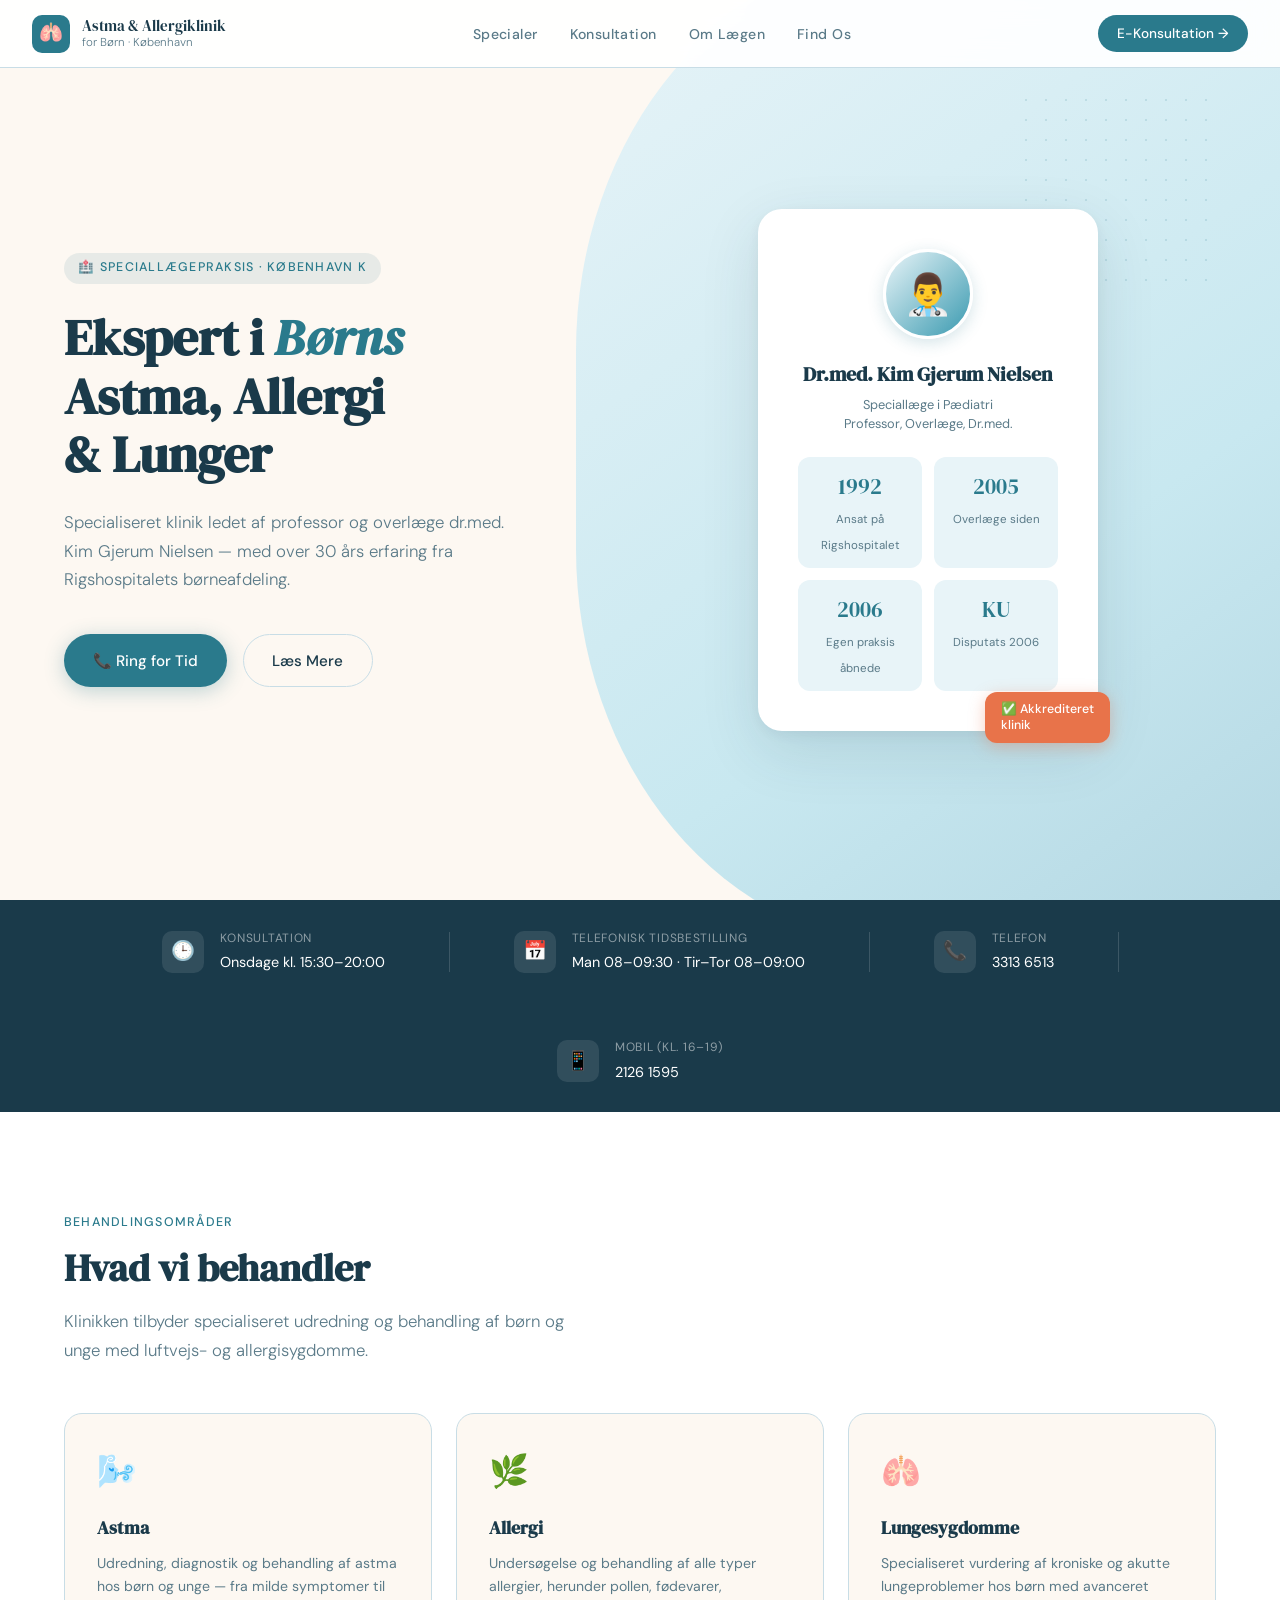
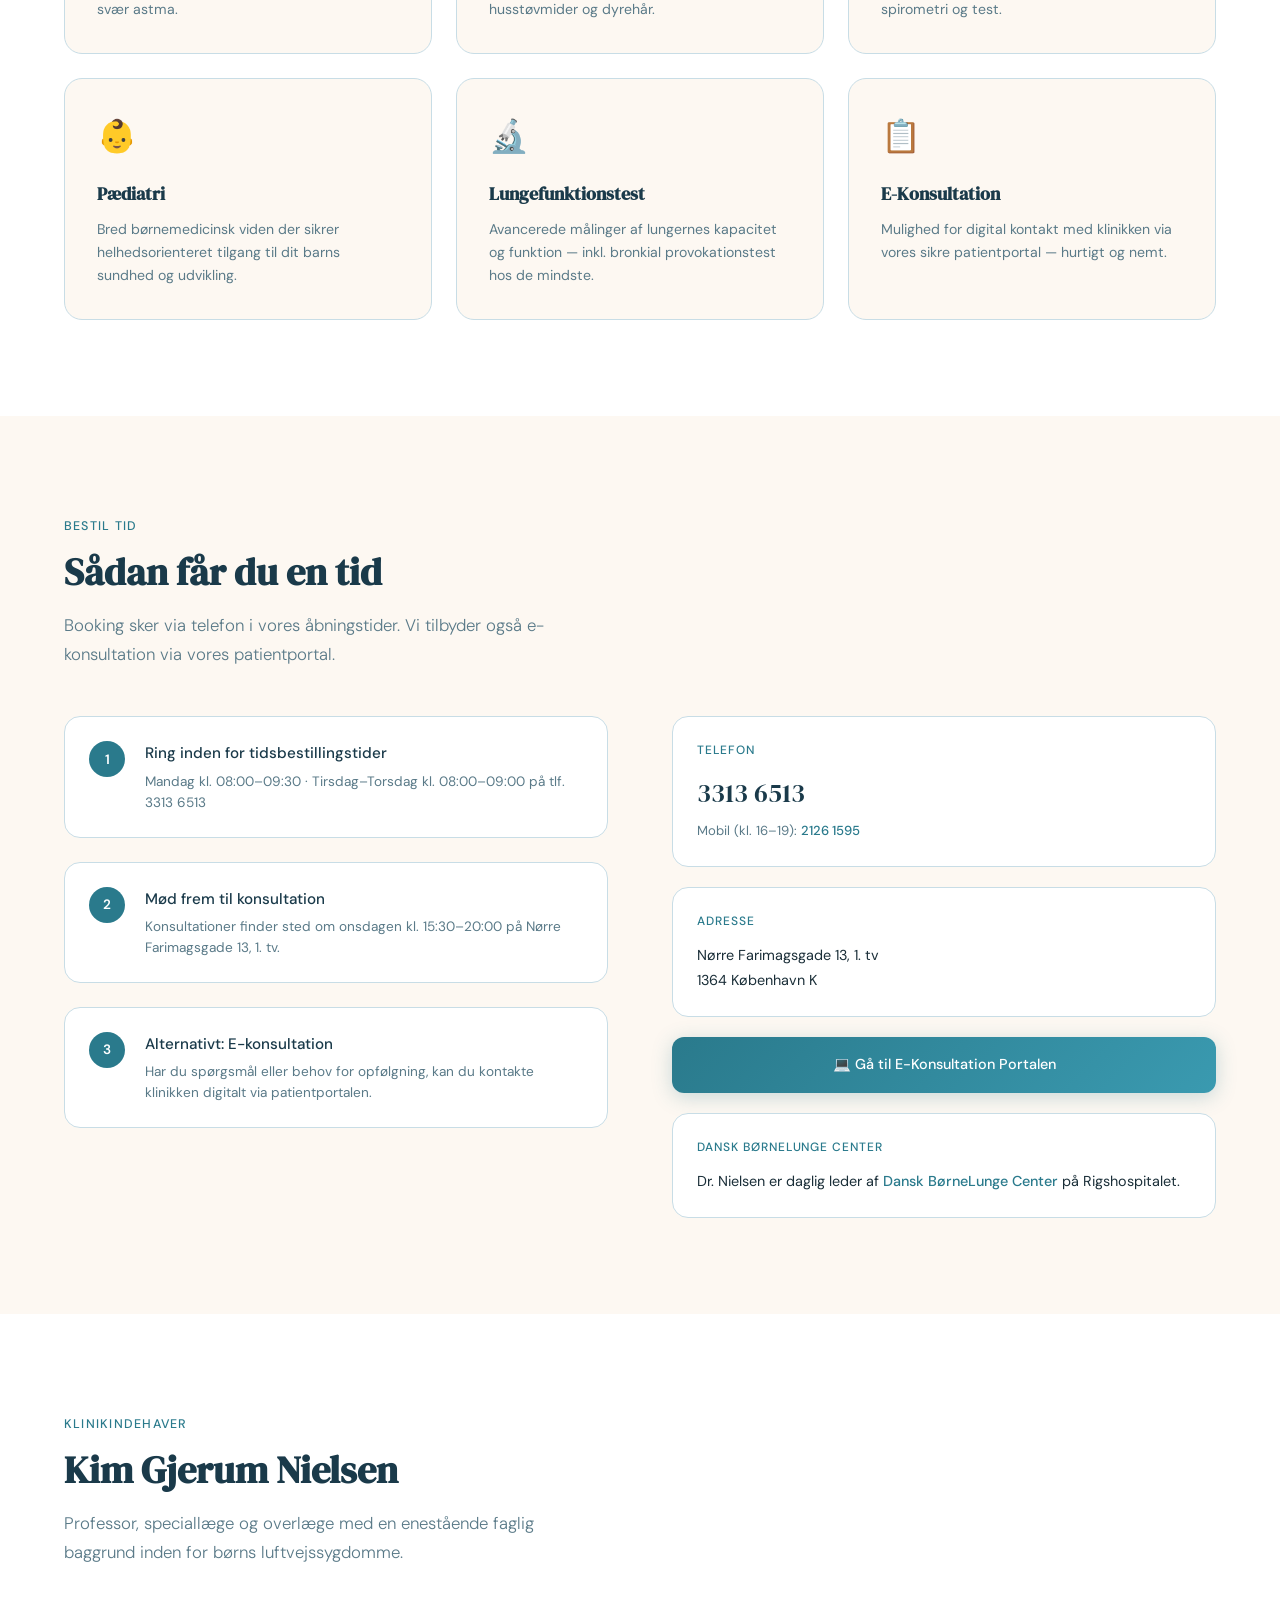
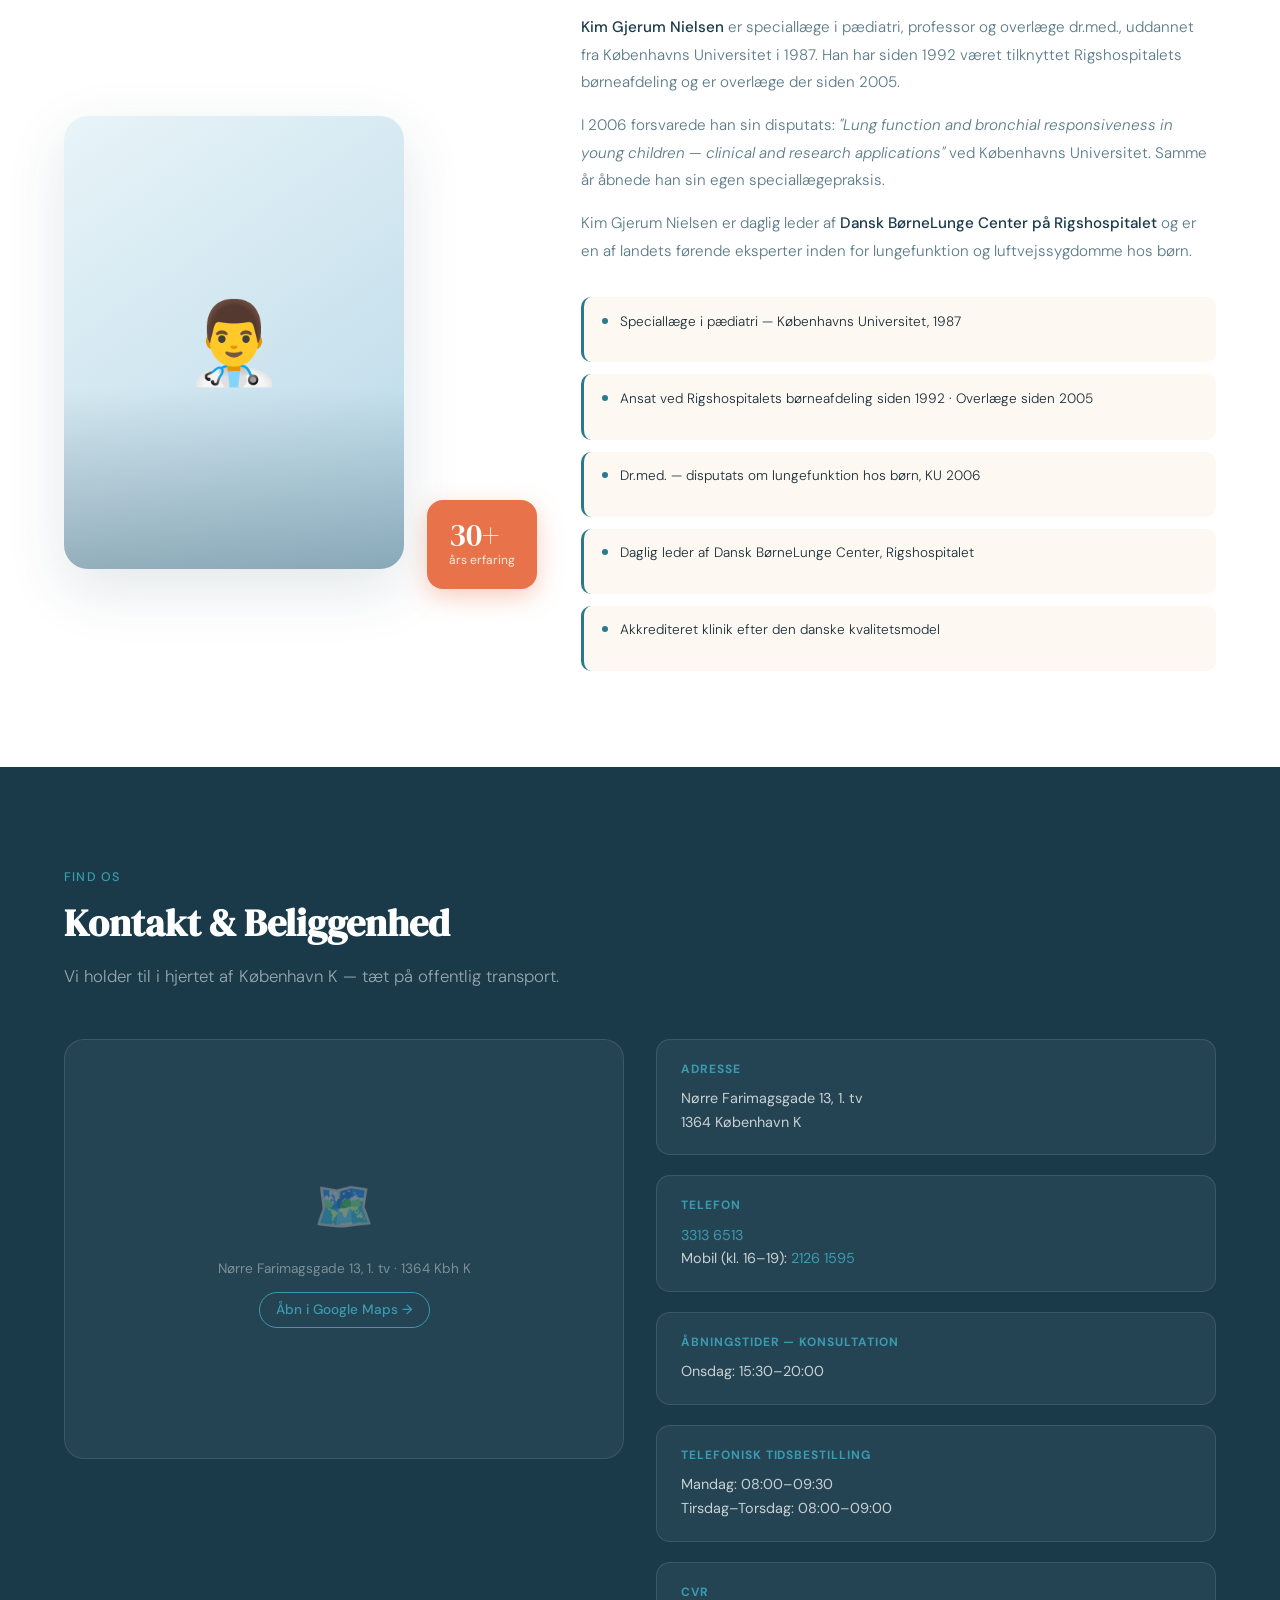
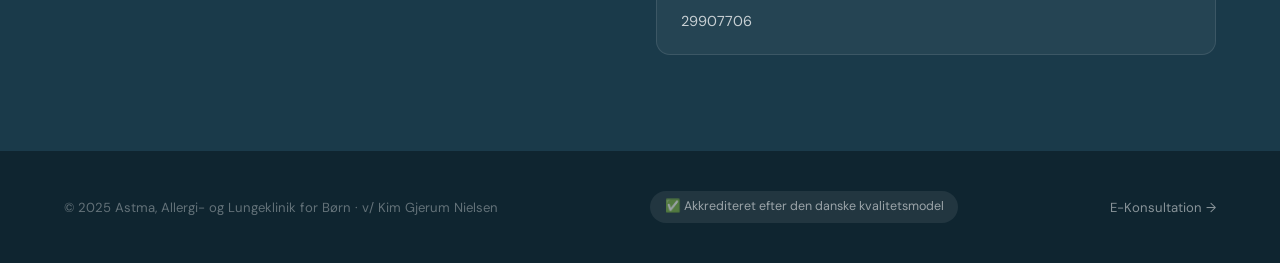
==== index.html @ 6707debd "Add files via upload" ====
<!DOCTYPE html>
<html lang="da">
<head>
  <meta charset="UTF-8" />
  <meta name="viewport" content="width=device-width, initial-scale=1.0"/>
  <title>Astma, Allergi- og Lungeklinik for Børn</title>
  <link href="https://fonts.googleapis.com/css2?family=DM+Serif+Display:ital@0;1&family=DM+Sans:ital,opsz,wght@0,9..40,300;0,9..40,400;0,9..40,500;1,9..40,300&display=swap" rel="stylesheet"/>
  <style>
    *, *::before, *::after { box-sizing: border-box; margin: 0; padding: 0; }

    :root {
      --sky: #e8f4f8;
      --deep: #1a3a4a;
      --teal: #2a7a8c;
      --teal-light: #3a9ab0;
      --accent: #e8734a;
      --warm: #fdf8f2;
      --text: #1a2e38;
      --muted: #5a7a88;
      --border: #c8dde6;
      --white: #ffffff;
    }

    html { scroll-behavior: smooth; }

    body {
      font-family: 'DM Sans', sans-serif;
      background: var(--warm);
      color: var(--text);
      line-height: 1.6;
      overflow-x: hidden;
    }

    /* NAV */
    nav {
      position: fixed; top: 0; left: 0; right: 0; z-index: 100;
      background: rgba(255,255,255,0.92);
      backdrop-filter: blur(12px);
      border-bottom: 1px solid var(--border);
      padding: 0 2rem;
      display: flex; align-items: center; justify-content: space-between;
      height: 68px;
      animation: fadeDown 0.6s ease both;
    }
    @keyframes fadeDown { from { opacity:0; transform: translateY(-16px); } to { opacity:1; transform:none; } }

    .nav-logo {
      display: flex; align-items: center; gap: 0.75rem; text-decoration: none;
    }
    .nav-logo-icon {
      width: 38px; height: 38px; border-radius: 10px;
      background: var(--teal);
      display: flex; align-items: center; justify-content: center;
      font-size: 1.2rem;
    }
    .nav-logo-text {
      font-family: 'DM Serif Display', serif;
      color: var(--deep);
      font-size: 0.95rem;
      line-height: 1.2;
    }
    .nav-logo-text span { display: block; font-family: 'DM Sans', sans-serif; font-size: 0.72rem; color: var(--muted); font-weight: 300; }

    .nav-links { display: flex; gap: 2rem; list-style: none; }
    .nav-links a {
      text-decoration: none; color: var(--muted);
      font-size: 0.88rem; font-weight: 500; letter-spacing: 0.03em;
      transition: color 0.2s;
    }
    .nav-links a:hover { color: var(--teal); }

    .nav-cta {
      background: var(--teal); color: white;
      padding: 0.5rem 1.2rem; border-radius: 50px;
      text-decoration: none; font-size: 0.85rem; font-weight: 500;
      transition: background 0.2s, transform 0.15s;
    }
    .nav-cta:hover { background: var(--teal-light); transform: translateY(-1px); }

    /* HERO */
    .hero {
      min-height: 100vh;
      display: grid; grid-template-columns: 1fr 1fr;
      align-items: center;
      padding: 100px 5% 60px;
      position: relative;
      overflow: hidden;
    }

    .hero::before {
      content: '';
      position: absolute; right: -10%; top: -5%;
      width: 65%; height: 110%;
      background: linear-gradient(145deg, var(--sky) 0%, #c8e8f0 60%, #b0d4e0 100%);
      border-radius: 40% 0 0 40%;
      z-index: 0;
    }

    .hero-bg-dots {
      position: absolute; right: 5%; top: 10%; z-index: 1;
      width: 200px; height: 200px;
      background-image: radial-gradient(circle, var(--teal) 1.5px, transparent 1.5px);
      background-size: 20px 20px;
      opacity: 0.15;
    }

    .hero-content {
      position: relative; z-index: 2;
      animation: fadeUp 0.8s 0.2s ease both;
    }
    @keyframes fadeUp { from { opacity:0; transform: translateY(30px); } to { opacity:1; transform:none; } }

    .hero-tag {
      display: inline-block;
      background: rgba(42,122,140,0.1); color: var(--teal);
      font-size: 0.78rem; font-weight: 500; letter-spacing: 0.1em; text-transform: uppercase;
      padding: 0.35rem 0.9rem; border-radius: 50px;
      margin-bottom: 1.5rem;
    }

    .hero h1 {
      font-family: 'DM Serif Display', serif;
      font-size: clamp(2.4rem, 4vw, 3.8rem);
      line-height: 1.15;
      color: var(--deep);
      margin-bottom: 1.5rem;
    }
    .hero h1 em { font-style: italic; color: var(--teal); }

    .hero-desc {
      font-size: 1.05rem; color: var(--muted); font-weight: 300;
      max-width: 440px; margin-bottom: 2.5rem; line-height: 1.7;
    }

    .hero-actions { display: flex; gap: 1rem; flex-wrap: wrap; }

    .btn-primary {
      background: var(--teal); color: white;
      padding: 0.85rem 1.8rem; border-radius: 50px;
      text-decoration: none; font-weight: 500; font-size: 0.95rem;
      transition: all 0.2s; display: inline-flex; align-items: center; gap: 0.5rem;
      box-shadow: 0 4px 20px rgba(42,122,140,0.3);
    }
    .btn-primary:hover { background: var(--teal-light); transform: translateY(-2px); box-shadow: 0 8px 28px rgba(42,122,140,0.35); }

    .btn-ghost {
      background: transparent; color: var(--deep);
      padding: 0.85rem 1.8rem; border-radius: 50px;
      text-decoration: none; font-weight: 500; font-size: 0.95rem;
      border: 1.5px solid var(--border);
      transition: all 0.2s; display: inline-flex; align-items: center; gap: 0.5rem;
    }
    .btn-ghost:hover { border-color: var(--teal); color: var(--teal); }

    .hero-image {
      position: relative; z-index: 2;
      display: flex; justify-content: center; align-items: center;
      animation: fadeUp 0.8s 0.4s ease both;
    }

    .hero-card {
      background: white;
      border-radius: 24px;
      padding: 2.5rem;
      max-width: 340px; width: 100%;
      box-shadow: 0 20px 60px rgba(26,58,74,0.12), 0 4px 16px rgba(26,58,74,0.06);
      position: relative;
    }

    .doctor-portrait {
      width: 90px; height: 90px; border-radius: 50%;
      background: linear-gradient(135deg, var(--sky), var(--teal-light));
      display: flex; align-items: center; justify-content: center;
      font-size: 2.5rem; margin: 0 auto 1.2rem;
      border: 3px solid white;
      box-shadow: 0 4px 16px rgba(42,122,140,0.2);
    }

    .hero-card h3 {
      font-family: 'DM Serif Display', serif;
      font-size: 1.25rem; color: var(--deep); text-align: center;
      margin-bottom: 0.3rem;
    }
    .hero-card .title {
      font-size: 0.8rem; color: var(--muted); text-align: center;
      line-height: 1.5; margin-bottom: 1.5rem;
    }

    .hero-card-stats {
      display: grid; grid-template-columns: 1fr 1fr;
      gap: 0.75rem;
    }
    .stat-box {
      background: var(--sky); border-radius: 12px;
      padding: 0.75rem; text-align: center;
    }
    .stat-box .num {
      font-family: 'DM Serif Display', serif;
      font-size: 1.4rem; color: var(--teal);
      display: block;
    }
    .stat-box .label {
      font-size: 0.72rem; color: var(--muted); line-height: 1.3;
    }

    .badge-float {
      position: absolute; bottom: -12px; right: -12px;
      background: var(--accent); color: white;
      border-radius: 12px; padding: 0.6rem 1rem;
      font-size: 0.78rem; font-weight: 500;
      box-shadow: 0 4px 16px rgba(232,115,74,0.35);
      line-height: 1.3;
    }

    /* HOURS STRIP */
    .hours-strip {
      background: var(--deep);
      padding: 1.8rem 5%;
      display: flex; align-items: center; justify-content: center;
      gap: 4rem; flex-wrap: wrap;
    }
    .hours-item { display: flex; align-items: center; gap: 1rem; }
    .hours-icon {
      width: 42px; height: 42px; border-radius: 10px;
      background: rgba(255,255,255,0.1);
      display: flex; align-items: center; justify-content: center;
      font-size: 1.2rem; flex-shrink: 0;
    }
    .hours-label { font-size: 0.75rem; color: rgba(255,255,255,0.5); text-transform: uppercase; letter-spacing: 0.06em; margin-bottom: 0.2rem; }
    .hours-value { color: white; font-size: 0.9rem; font-weight: 400; }
    .hours-divider { width: 1px; height: 40px; background: rgba(255,255,255,0.15); }

    /* SECTIONS */
    section { padding: 6rem 5%; }

    .section-tag {
      display: inline-block; color: var(--teal);
      font-size: 0.78rem; font-weight: 500; letter-spacing: 0.1em; text-transform: uppercase;
      margin-bottom: 0.75rem;
    }
    .section-title {
      font-family: 'DM Serif Display', serif;
      font-size: clamp(1.8rem, 3vw, 2.8rem);
      color: var(--deep); line-height: 1.2;
      margin-bottom: 1rem;
    }
    .section-lead {
      font-size: 1.05rem; color: var(--muted);
      font-weight: 300; max-width: 540px; line-height: 1.7;
    }

    /* SPECIALTIES */
    .specialties { background: white; }
    .specialties-grid {
      display: grid; grid-template-columns: repeat(3, 1fr);
      gap: 1.5rem; margin-top: 3rem;
    }
    .spec-card {
      border: 1px solid var(--border); border-radius: 18px;
      padding: 2rem; background: var(--warm);
      transition: all 0.25s;
      position: relative; overflow: hidden;
    }
    .spec-card::before {
      content: ''; position: absolute; inset: 0;
      background: linear-gradient(135deg, rgba(42,122,140,0.04) 0%, transparent 60%);
      opacity: 0; transition: opacity 0.25s;
    }
    .spec-card:hover { border-color: var(--teal); transform: translateY(-4px); box-shadow: 0 12px 40px rgba(42,122,140,0.1); }
    .spec-card:hover::before { opacity: 1; }

    .spec-icon { font-size: 2rem; margin-bottom: 1rem; }
    .spec-card h3 {
      font-family: 'DM Serif Display', serif;
      font-size: 1.15rem; color: var(--deep); margin-bottom: 0.6rem;
    }
    .spec-card p { font-size: 0.88rem; color: var(--muted); line-height: 1.65; }

    /* KONSULTATION */
    .konsultation { background: var(--warm); }
    .konsult-grid { display: grid; grid-template-columns: 1fr 1fr; gap: 4rem; align-items: start; margin-top: 3rem; }

    .konsult-steps { display: flex; flex-direction: column; gap: 1.5rem; }
    .step {
      display: flex; gap: 1.25rem; align-items: flex-start;
      padding: 1.5rem; background: white; border-radius: 16px;
      border: 1px solid var(--border);
      transition: border-color 0.2s;
    }
    .step:hover { border-color: var(--teal); }
    .step-num {
      width: 36px; height: 36px; border-radius: 50%;
      background: var(--teal); color: white;
      display: flex; align-items: center; justify-content: center;
      font-size: 0.85rem; font-weight: 600; flex-shrink: 0;
    }
    .step h4 { font-size: 0.95rem; color: var(--deep); margin-bottom: 0.3rem; font-weight: 500; }
    .step p { font-size: 0.85rem; color: var(--muted); line-height: 1.55; }

    .konsult-info { display: flex; flex-direction: column; gap: 1.25rem; }
    .info-box {
      background: white; border-radius: 16px;
      border: 1px solid var(--border);
      padding: 1.5rem;
    }
    .info-box h4 {
      font-size: 0.75rem; text-transform: uppercase; letter-spacing: 0.08em;
      color: var(--teal); margin-bottom: 0.75rem; font-weight: 500;
    }
    .info-box p { font-size: 0.9rem; color: var(--text); line-height: 1.7; }
    .info-box a { color: var(--teal); text-decoration: none; font-weight: 500; }
    .info-box a:hover { text-decoration: underline; }

    .phone-big {
      font-family: 'DM Serif Display', serif;
      font-size: 1.6rem; color: var(--deep);
    }

    .econsult-btn {
      display: flex; align-items: center; justify-content: center; gap: 0.6rem;
      background: linear-gradient(135deg, var(--teal), var(--teal-light));
      color: white; padding: 1rem 1.5rem; border-radius: 12px;
      text-decoration: none; font-weight: 500; font-size: 0.9rem;
      transition: all 0.2s; box-shadow: 0 4px 20px rgba(42,122,140,0.25);
    }
    .econsult-btn:hover { transform: translateY(-2px); box-shadow: 0 8px 28px rgba(42,122,140,0.35); }

    /* ABOUT */
    .about { background: white; }
    .about-grid { display: grid; grid-template-columns: 1fr 1.4fr; gap: 4rem; align-items: center; margin-top: 3rem; }

    .about-portrait-wrap { position: relative; }
    .about-portrait {
      width: 100%; aspect-ratio: 3/4; max-width: 340px;
      border-radius: 24px;
      background: linear-gradient(145deg, var(--sky) 0%, #b8d8e8 100%);
      display: flex; align-items: center; justify-content: center;
      font-size: 5rem;
      box-shadow: 0 20px 60px rgba(26,58,74,0.12);
      position: relative; overflow: hidden;
    }
    .about-portrait::after {
      content: '';
      position: absolute; bottom: 0; left: 0; right: 0; height: 40%;
      background: linear-gradient(to top, rgba(26,58,74,0.3), transparent);
    }

    .about-accent-box {
      position: absolute; bottom: -20px; right: -20px;
      background: var(--accent); color: white;
      border-radius: 16px; padding: 1.2rem 1.4rem;
      box-shadow: 0 8px 24px rgba(232,115,74,0.35);
    }
    .about-accent-box .big { font-family: 'DM Serif Display', serif; font-size: 2rem; line-height: 1; }
    .about-accent-box .small { font-size: 0.75rem; opacity: 0.85; }

    .about-content p {
      font-size: 0.95rem; color: var(--muted); line-height: 1.8;
      margin-bottom: 1rem; font-weight: 300;
    }
    .about-content p strong { color: var(--deep); font-weight: 500; }

    .credentials { display: flex; flex-direction: column; gap: 0.75rem; margin-top: 2rem; }
    .cred {
      display: flex; align-items: flex-start; gap: 0.75rem;
      padding: 0.9rem 1.1rem;
      background: var(--warm); border-radius: 10px;
      border-left: 3px solid var(--teal);
    }
    .cred-dot { width: 6px; height: 6px; border-radius: 50%; background: var(--teal); margin-top: 6px; flex-shrink: 0; }
    .cred p { font-size: 0.85rem; color: var(--text); line-height: 1.5; }

    /* FIND OS */
    .find-os { background: var(--deep); color: white; }
    .find-os .section-title { color: white; }
    .find-os .section-lead { color: rgba(255,255,255,0.55); }
    .find-os .section-tag { color: var(--teal-light); }

    .location-grid { display: grid; grid-template-columns: 1fr 1fr; gap: 2rem; margin-top: 3rem; }
    .location-map {
      border-radius: 20px; overflow: hidden;
      background: rgba(255,255,255,0.05);
      border: 1px solid rgba(255,255,255,0.1);
      aspect-ratio: 4/3;
      display: flex; align-items: center; justify-content: center;
      flex-direction: column; gap: 0.75rem;
    }
    .location-map .map-placeholder { font-size: 3rem; opacity: 0.4; }
    .location-map p { color: rgba(255,255,255,0.4); font-size: 0.85rem; }
    .location-map a {
      color: var(--teal-light); font-size: 0.85rem; font-weight: 500;
      text-decoration: none; border: 1px solid var(--teal-light);
      padding: 0.4rem 1rem; border-radius: 50px; transition: all 0.2s;
    }
    .location-map a:hover { background: var(--teal-light); color: white; }

    .location-info { display: flex; flex-direction: column; gap: 1.25rem; }
    .loc-box {
      background: rgba(255,255,255,0.05);
      border: 1px solid rgba(255,255,255,0.1);
      border-radius: 14px; padding: 1.25rem 1.5rem;
    }
    .loc-box h4 { font-size: 0.75rem; text-transform: uppercase; letter-spacing: 0.08em; color: var(--teal-light); margin-bottom: 0.5rem; }
    .loc-box p { color: rgba(255,255,255,0.75); font-size: 0.9rem; line-height: 1.65; }
    .loc-box a { color: var(--teal-light); text-decoration: none; }

    /* FOOTER */
    footer {
      background: #0f2530;
      padding: 2.5rem 5%;
      display: flex; align-items: center; justify-content: space-between;
      flex-wrap: wrap; gap: 1rem;
    }
    footer p { color: rgba(255,255,255,0.35); font-size: 0.82rem; }
    footer a { color: rgba(255,255,255,0.5); text-decoration: none; font-size: 0.82rem; }
    footer a:hover { color: var(--teal-light); }

    /* ACCREDITED BADGE */
    .accredited {
      display: inline-flex; align-items: center; gap: 0.5rem;
      background: rgba(255,255,255,0.08);
      padding: 0.4rem 0.9rem; border-radius: 50px;
      font-size: 0.78rem; color: rgba(255,255,255,0.55);
    }

    /* RESPONSIVE */
    @media (max-width: 900px) {
      .hero { grid-template-columns: 1fr; padding-top: 100px; text-align: center; }
      .hero::before { display: none; }
      .hero-image { margin-top: 2rem; }
      .hero-actions { justify-content: center; }
      .hero-desc { margin: 0 auto 2rem; }
      .specialties-grid { grid-template-columns: 1fr 1fr; }
      .konsult-grid, .about-grid, .location-grid { grid-template-columns: 1fr; }
      .hours-strip { gap: 1.5rem; }
      .hours-divider { display: none; }
      nav .nav-links { display: none; }
    }

    @media (max-width: 560px) {
      .specialties-grid { grid-template-columns: 1fr; }
      section { padding: 4rem 1.5rem; }
    }
  </style>
</head>
<body>

<!-- NAV -->
<nav>
  <a href="#" class="nav-logo">
    <div class="nav-logo-icon">🫁</div>
    <div class="nav-logo-text">
      Astma &amp; Allergiklinik
      <span>for Børn · København</span>
    </div>
  </a>
  <ul class="nav-links">
    <li><a href="#specialer">Specialer</a></li>
    <li><a href="#konsultation">Konsultation</a></li>
    <li><a href="#om">Om Lægen</a></li>
    <li><a href="#find">Find Os</a></li>
  </ul>
  <a href="https://patientportal.egclinea.com/?id=648" target="_blank" class="nav-cta">E-Konsultation →</a>
</nav>

<!-- HERO -->
<section class="hero">
  <div class="hero-bg-dots"></div>
  <div class="hero-content">
    <div class="hero-tag">🏥 Speciallægepraksis · København K</div>
    <h1>Ekspert i <em>Børns</em><br>Astma, Allergi<br>&amp; Lunger</h1>
    <p class="hero-desc">
      Specialiseret klinik ledet af professor og overlæge dr.med. Kim Gjerum Nielsen — med over 30 års erfaring fra Rigshospitalets børneafdeling.
    </p>
    <div class="hero-actions">
      <a href="tel:33136513" class="btn-primary">📞 Ring for Tid</a>
      <a href="#konsultation" class="btn-ghost">Læs Mere</a>
    </div>
  </div>

  <div class="hero-image">
    <div class="hero-card">
      <div class="doctor-portrait">👨‍⚕️</div>
      <h3>Dr.med. Kim Gjerum Nielsen</h3>
      <p class="title">Speciallæge i Pædiatri<br>Professor, Overlæge, Dr.med.</p>
      <div class="hero-card-stats">
        <div class="stat-box">
          <span class="num">1992</span>
          <span class="label">Ansat på Rigshospitalet</span>
        </div>
        <div class="stat-box">
          <span class="num">2005</span>
          <span class="label">Overlæge siden</span>
        </div>
        <div class="stat-box">
          <span class="num">2006</span>
          <span class="label">Egen praksis åbnede</span>
        </div>
        <div class="stat-box">
          <span class="num">KU</span>
          <span class="label">Disputats 2006</span>
        </div>
      </div>
      <div class="badge-float">✅ Akkrediteret<br>klinik</div>
    </div>
  </div>
</section>

<!-- HOURS STRIP -->
<div class="hours-strip">
  <div class="hours-item">
    <div class="hours-icon">🕒</div>
    <div>
      <div class="hours-label">Konsultation</div>
      <div class="hours-value">Onsdage kl. 15:30–20:00</div>
    </div>
  </div>
  <div class="hours-divider"></div>
  <div class="hours-item">
    <div class="hours-icon">📅</div>
    <div>
      <div class="hours-label">Telefonisk Tidsbestilling</div>
      <div class="hours-value">Man 08–09:30 · Tir–Tor 08–09:00</div>
    </div>
  </div>
  <div class="hours-divider"></div>
  <div class="hours-item">
    <div class="hours-icon">📞</div>
    <div>
      <div class="hours-label">Telefon</div>
      <div class="hours-value"><a href="tel:33136513" style="color:white;text-decoration:none;">3313 6513</a></div>
    </div>
  </div>
  <div class="hours-divider"></div>
  <div class="hours-item">
    <div class="hours-icon">📱</div>
    <div>
      <div class="hours-label">Mobil (kl. 16–19)</div>
      <div class="hours-value"><a href="tel:21261595" style="color:white;text-decoration:none;">2126 1595</a></div>
    </div>
  </div>
</div>

<!-- SPECIALER -->
<section class="specialties" id="specialer">
  <div class="section-tag">Behandlingsområder</div>
  <h2 class="section-title">Hvad vi behandler</h2>
  <p class="section-lead">Klinikken tilbyder specialiseret udredning og behandling af børn og unge med luftvejs- og allergisygdomme.</p>

  <div class="specialties-grid">
    <div class="spec-card">
      <div class="spec-icon">🌬️</div>
      <h3>Astma</h3>
      <p>Udredning, diagnostik og behandling af astma hos børn og unge — fra milde symptomer til svær astma.</p>
    </div>
    <div class="spec-card">
      <div class="spec-icon">🌿</div>
      <h3>Allergi</h3>
      <p>Undersøgelse og behandling af alle typer allergier, herunder pollen, fødevarer, husstøvmider og dyrehår.</p>
    </div>
    <div class="spec-card">
      <div class="spec-icon">🫁</div>
      <h3>Lungesygdomme</h3>
      <p>Specialiseret vurdering af kroniske og akutte lungeproblemer hos børn med avanceret spirometri og test.</p>
    </div>
    <div class="spec-card">
      <div class="spec-icon">👶</div>
      <h3>Pædiatri</h3>
      <p>Bred børnemedicinsk viden der sikrer helhedsorienteret tilgang til dit barns sundhed og udvikling.</p>
    </div>
    <div class="spec-card">
      <div class="spec-icon">🔬</div>
      <h3>Lungefunktionstest</h3>
      <p>Avancerede målinger af lungernes kapacitet og funktion — inkl. bronkial provokationstest hos de mindste.</p>
    </div>
    <div class="spec-card">
      <div class="spec-icon">📋</div>
      <h3>E-Konsultation</h3>
      <p>Mulighed for digital kontakt med klinikken via vores sikre patientportal — hurtigt og nemt.</p>
    </div>
  </div>
</section>

<!-- KONSULTATION -->
<section class="konsultation" id="konsultation">
  <div class="section-tag">Bestil tid</div>
  <h2 class="section-title">Sådan får du en tid</h2>
  <p class="section-lead">Booking sker via telefon i vores åbningstider. Vi tilbyder også e-konsultation via vores patientportal.</p>

  <div class="konsult-grid">
    <div class="konsult-steps">
      <div class="step">
        <div class="step-num">1</div>
        <div>
          <h4>Ring inden for tidsbestillingstider</h4>
          <p>Mandag kl. 08:00–09:30 · Tirsdag–Torsdag kl. 08:00–09:00 på tlf. 3313 6513</p>
        </div>
      </div>
      <div class="step">
        <div class="step-num">2</div>
        <div>
          <h4>Mød frem til konsultation</h4>
          <p>Konsultationer finder sted om onsdagen kl. 15:30–20:00 på Nørre Farimagsgade 13, 1. tv.</p>
        </div>
      </div>
      <div class="step">
        <div class="step-num">3</div>
        <div>
          <h4>Alternativt: E-konsultation</h4>
          <p>Har du spørgsmål eller behov for opfølgning, kan du kontakte klinikken digitalt via patientportalen.</p>
        </div>
      </div>
    </div>

    <div class="konsult-info">
      <div class="info-box">
        <h4>Telefon</h4>
        <div class="phone-big"><a href="tel:33136513" style="color:inherit;text-decoration:none;">3313 6513</a></div>
        <p style="margin-top:0.4rem;font-size:0.82rem;color:var(--muted);">Mobil (kl. 16–19): <a href="tel:21261595">2126 1595</a></p>
      </div>
      <div class="info-box">
        <h4>Adresse</h4>
        <p>Nørre Farimagsgade 13, 1. tv<br>1364 København K</p>
      </div>
      <a href="https://patientportal.egclinea.com/?id=648" target="_blank" class="econsult-btn">
        💻 Gå til E-Konsultation Portalen
      </a>
      <div class="info-box">
        <h4>Dansk BørneLunge Center</h4>
        <p>Dr. Nielsen er daglig leder af <a href="https://www.rigshospitalet.dk/afdelinger-og-klinikker/julianemarie/boerne-unge-klinikken/dansk-boernelungecenter/Sider/default.aspx" target="_blank">Dansk BørneLunge Center</a> på Rigshospitalet.</p>
      </div>
    </div>
  </div>
</section>

<!-- ABOUT -->
<section class="about" id="om">
  <div class="section-tag">Klinikindehaver</div>
  <h2 class="section-title">Kim Gjerum Nielsen</h2>
  <p class="section-lead">Professor, speciallæge og overlæge med en enestående faglig baggrund inden for børns luftvejssygdomme.</p>

  <div class="about-grid">
    <div class="about-portrait-wrap">
      <div class="about-portrait">👨‍⚕️</div>
      <div class="about-accent-box">
        <div class="big">30+</div>
        <div class="small">års erfaring</div>
      </div>
    </div>

    <div class="about-content">
      <p>
        <strong>Kim Gjerum Nielsen</strong> er speciallæge i pædiatri, professor og overlæge dr.med., uddannet fra Københavns Universitet i 1987. Han har siden 1992 været tilknyttet Rigshospitalets børneafdeling og er overlæge der siden 2005.
      </p>
      <p>
        I 2006 forsvarede han sin disputats: <em>"Lung function and bronchial responsiveness in young children — clinical and research applications"</em> ved Københavns Universitet. Samme år åbnede han sin egen speciallægepraksis.
      </p>
      <p>
        Kim Gjerum Nielsen er daglig leder af <strong>Dansk BørneLunge Center på Rigshospitalet</strong> og er en af landets førende eksperter inden for lungefunktion og luftvejssygdomme hos børn.
      </p>

      <div class="credentials">
        <div class="cred">
          <div class="cred-dot"></div>
          <p>Speciallæge i pædiatri — Københavns Universitet, 1987</p>
        </div>
        <div class="cred">
          <div class="cred-dot"></div>
          <p>Ansat ved Rigshospitalets børneafdeling siden 1992 · Overlæge siden 2005</p>
        </div>
        <div class="cred">
          <div class="cred-dot"></div>
          <p>Dr.med. — disputats om lungefunktion hos børn, KU 2006</p>
        </div>
        <div class="cred">
          <div class="cred-dot"></div>
          <p>Daglig leder af Dansk BørneLunge Center, Rigshospitalet</p>
        </div>
        <div class="cred">
          <div class="cred-dot"></div>
          <p>Akkrediteret klinik efter den danske kvalitetsmodel</p>
        </div>
      </div>
    </div>
  </div>
</section>

<!-- FIND OS -->
<section class="find-os" id="find">
  <div class="section-tag">Find Os</div>
  <h2 class="section-title">Kontakt &amp; Beliggenhed</h2>
  <p class="section-lead">Vi holder til i hjertet af København K — tæt på offentlig transport.</p>

  <div class="location-grid">
    <div class="location-map">
      <div class="map-placeholder">🗺️</div>
      <p>Nørre Farimagsgade 13, 1. tv · 1364 Kbh K</p>
      <a href="https://maps.google.com/?q=Nørre+Farimagsgade+13,+1364+København+K" target="_blank">Åbn i Google Maps →</a>
    </div>

    <div class="location-info">
      <div class="loc-box">
        <h4>Adresse</h4>
        <p>Nørre Farimagsgade 13, 1. tv<br>1364 København K</p>
      </div>
      <div class="loc-box">
        <h4>Telefon</h4>
        <p><a href="tel:33136513">3313 6513</a><br>Mobil (kl. 16–19): <a href="tel:21261595">2126 1595</a></p>
      </div>
      <div class="loc-box">
        <h4>Åbningstider — Konsultation</h4>
        <p>Onsdag: 15:30–20:00</p>
      </div>
      <div class="loc-box">
        <h4>Telefonisk Tidsbestilling</h4>
        <p>
          Mandag: 08:00–09:30<br>
          Tirsdag–Torsdag: 08:00–09:00
        </p>
      </div>
      <div class="loc-box">
        <h4>CVR</h4>
        <p>29907706</p>
      </div>
    </div>
  </div>
</section>

<!-- FOOTER -->
<footer>
  <p>© 2025 Astma, Allergi- og Lungeklinik for Børn · v/ Kim Gjerum Nielsen</p>
  <div class="accredited">✅ Akkrediteret efter den danske kvalitetsmodel</div>
  <a href="https://patientportal.egclinea.com/?id=648" target="_blank">E-Konsultation →</a>
</footer>

</body>
</html>
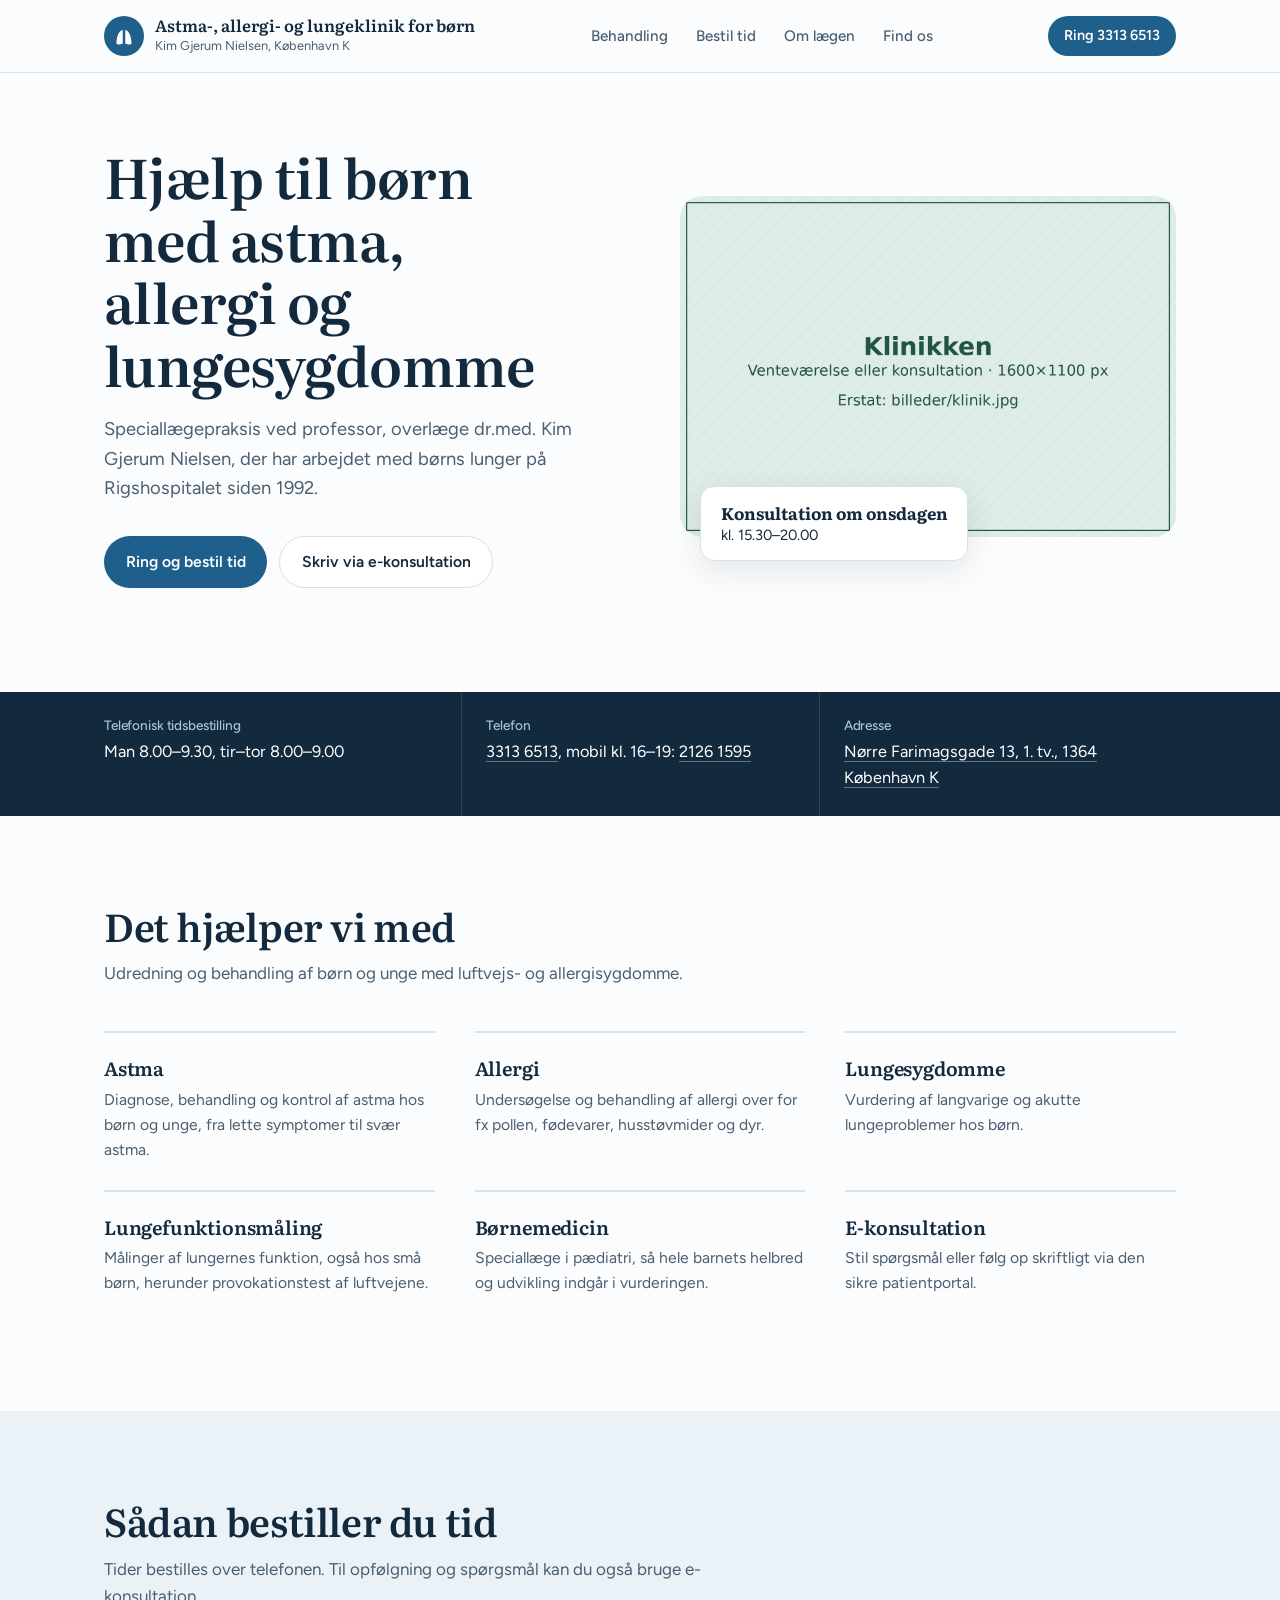
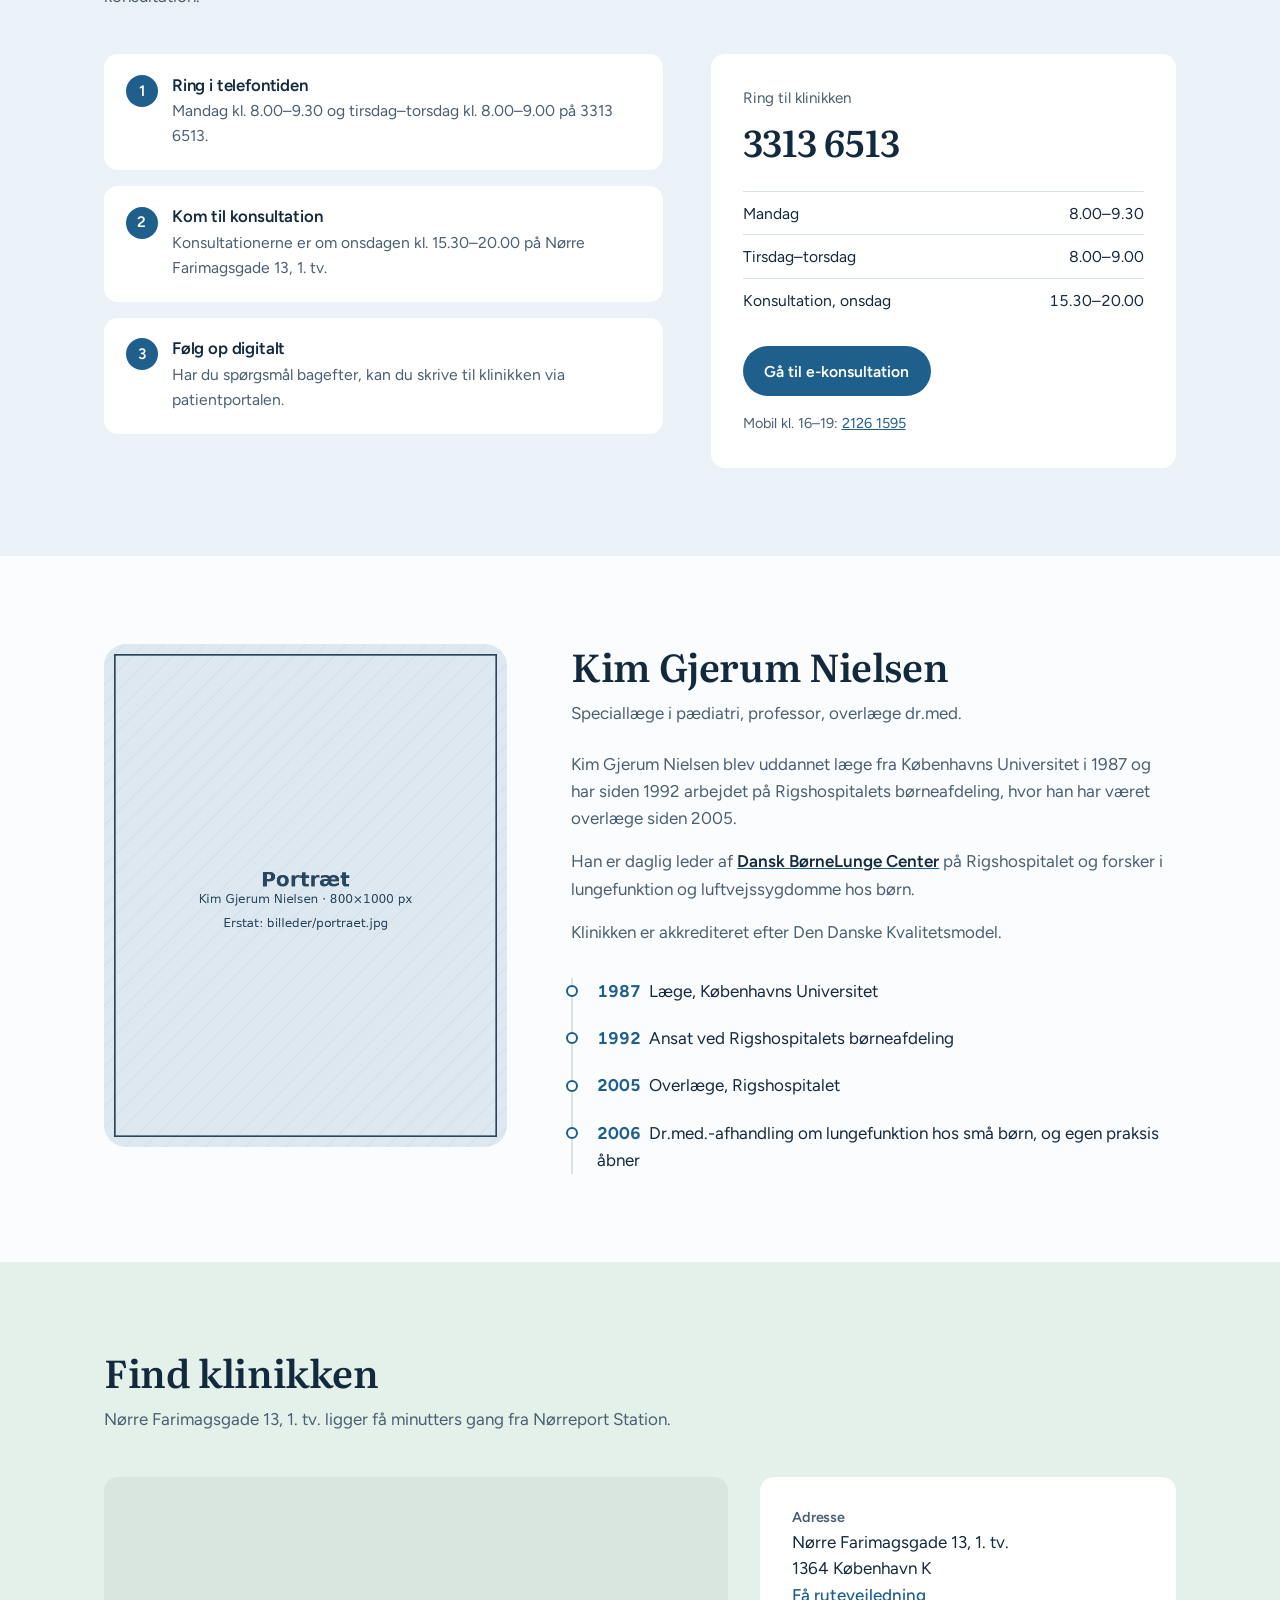
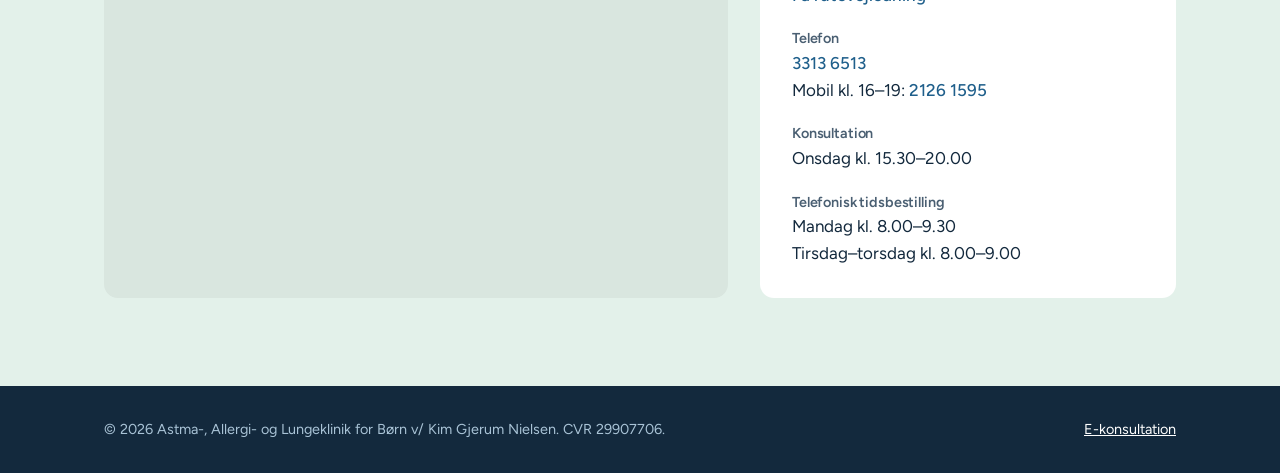
==== commit d334e3b1: "Add files via upload" ====
--- a/index.html
+++ b/index.html
@@ -1,737 +1,348 @@
 <!DOCTYPE html>
 <html lang="da">
 <head>
-  <meta charset="UTF-8" />
-  <meta name="viewport" content="width=device-width, initial-scale=1.0"/>
-  <title>Astma, Allergi- og Lungeklinik for Børn</title>
-  <link href="https://fonts.googleapis.com/css2?family=DM+Serif+Display:ital@0;1&family=DM+Sans:ital,opsz,wght@0,9..40,300;0,9..40,400;0,9..40,500;1,9..40,300&display=swap" rel="stylesheet"/>
-  <style>
-    *, *::before, *::after { box-sizing: border-box; margin: 0; padding: 0; }
-
-    :root {
-      --sky: #e8f4f8;
-      --deep: #1a3a4a;
-      --teal: #2a7a8c;
-      --teal-light: #3a9ab0;
-      --accent: #e8734a;
-      --warm: #fdf8f2;
-      --text: #1a2e38;
-      --muted: #5a7a88;
-      --border: #c8dde6;
-      --white: #ffffff;
+<meta charset="UTF-8">
+<meta name="viewport" content="width=device-width, initial-scale=1">
+<title>Astma-, allergi- og lungeklinik for børn | Kim Gjerum Nielsen</title>
+<meta name="description" content="Speciallægepraksis for børn med astma, allergi og lungesygdomme. Nørre Farimagsgade 13, 1364 København K. Tlf. 3313 6513.">
+<link rel="icon" href="data:image/svg+xml,<svg xmlns='http://www.w3.org/2000/svg' viewBox='0 0 32 32'><circle cx='16' cy='16' r='16' fill='%231f5f8b'/><path d='M10 22c0-6 2-10 5-11v11c-2 1-5 1-5 0zm12 0c0-6-2-10-5-11v11c2 1 5 1 5 0z' fill='white'/></svg>">
+<link rel="preconnect" href="https://fonts.googleapis.com">
+<link rel="preconnect" href="https://fonts.gstatic.com" crossorigin>
+<link href="https://fonts.googleapis.com/css2?family=Literata:opsz,wght@7..72,400;7..72,600&family=Figtree:wght@400;500;600&display=swap" rel="stylesheet">
+<style>
+  :root {
+    --ink: #13293d;
+    --ink-soft: #4a5f72;
+    --blue: #1f5f8b;
+    --blue-dark: #174a6d;
+    --mist: #eaf2f7;
+    --mint: #e3f1ea;
+    --sun: #f3c64e;
+    --paper: #fbfcfd;
+    --line: #d7e2ea;
+    --radius: 14px;
+    --wrap: 1120px;
+  }
+  *, *::before, *::after { box-sizing: border-box; margin: 0; padding: 0; }
+  html { scroll-behavior: smooth; scroll-padding-top: 80px; }
+  body {
+    font-family: 'Figtree', system-ui, -apple-system, 'Segoe UI', sans-serif;
+    font-size: 1.0625rem; line-height: 1.6;
+    color: var(--ink); background: var(--paper);
+  }
+  img { max-width: 100%; height: auto; display: block; }
+  a { color: var(--blue); }
+  a[href^="tel:"] { white-space: nowrap; }
+  h1, h2, h3 { font-family: 'Literata', Georgia, serif; font-weight: 600; line-height: 1.15; letter-spacing: -0.01em; }
+  .wrap { max-width: var(--wrap); margin: 0 auto; padding: 0 1.5rem; }
+  :focus-visible { outline: 3px solid var(--sun); outline-offset: 2px; border-radius: 4px; }
+
+  /* Header */
+  header {
+    position: sticky; top: 0; z-index: 50;
+    background: rgba(251,252,253,0.94); backdrop-filter: blur(10px);
+    border-bottom: 1px solid var(--line);
+  }
+  .bar { display: flex; align-items: center; justify-content: space-between; height: 72px; gap: 1rem; }
+  .brand { display: flex; align-items: center; gap: 0.7rem; text-decoration: none; color: var(--ink); }
+  .brand svg { flex-shrink: 0; }
+  .brand strong { display: block; font-family: 'Literata', Georgia, serif; font-weight: 600; font-size: 1.02rem; line-height: 1.2; }
+  .brand small { display: block; font-size: 0.8rem; color: var(--ink-soft); }
+  .menu { display: flex; align-items: center; gap: 1.75rem; list-style: none; }
+  .menu a { color: var(--ink-soft); text-decoration: none; font-weight: 500; font-size: 0.95rem; }
+  .menu a:hover { color: var(--blue); }
+  .menu-toggle { display: none; background: none; border: 1px solid var(--line); border-radius: 8px; padding: 0.45rem 0.7rem; font: inherit; font-size: 0.9rem; color: var(--ink); cursor: pointer; }
+
+  .btn {
+    display: inline-flex; align-items: center; gap: 0.5rem;
+    padding: 0.8rem 1.35rem; border-radius: 999px;
+    font-weight: 600; font-size: 0.98rem; text-decoration: none;
+    transition: background-color 0.15s, color 0.15s, border-color 0.15s;
+  }
+  .btn-solid { background: var(--blue); color: #fff; }
+  .btn-solid:hover { background: var(--blue-dark); }
+  .btn-line { border: 1.5px solid var(--line); color: var(--ink); background: #fff; }
+  .btn-line:hover { border-color: var(--blue); color: var(--blue); }
+  .btn-small { padding: 0.55rem 1rem; font-size: 0.9rem; }
+
+  /* Hero */
+  .hero { padding: 4.5rem 0 3.5rem; }
+  .hero-grid { display: grid; grid-template-columns: 1.05fr 1fr; gap: 3.5rem; align-items: center; }
+  .hero h1 { font-size: clamp(2.2rem, 4.4vw, 3.4rem); margin-bottom: 1.25rem; max-width: 14ch; }
+  .hero p { color: var(--ink-soft); font-size: 1.15rem; max-width: 46ch; margin-bottom: 2rem; }
+  .actions { display: flex; flex-wrap: wrap; gap: 0.75rem; }
+  .hero-photo { position: relative; }
+  .hero-photo img { width: 100%; aspect-ratio: 16 / 11; object-fit: cover; border-radius: 22px; }
+  .hero-photo figcaption {
+    position: absolute; left: 1.25rem; bottom: -1.5rem;
+    background: #fff; border: 1px solid var(--line); border-radius: var(--radius);
+    padding: 0.9rem 1.2rem; box-shadow: 0 10px 30px rgba(19,41,61,0.10);
+    font-size: 0.92rem; line-height: 1.4;
+  }
+  .hero-photo figcaption strong { display: block; font-family: 'Literata', Georgia, serif; font-size: 1.05rem; }
+
+  /* Info band */
+  .band { background: var(--ink); color: #fff; margin-top: 3rem; }
+  .band-grid { display: grid; grid-template-columns: repeat(3, 1fr); }
+  .band-item { padding: 1.6rem 1.5rem; border-left: 1px solid rgba(255,255,255,0.12); }
+  .band-item:first-child { border-left: 0; padding-left: 0; }
+  .band-item h3 { font-family: 'Figtree', sans-serif; font-size: 0.85rem; font-weight: 500; color: #a9c3d6; margin-bottom: 0.3rem; }
+  .band-item p { font-size: 1.02rem; }
+  .band-item a { color: #fff; text-decoration: none; border-bottom: 1px solid rgba(255,255,255,0.35); }
+  .band-item a:hover { border-color: var(--sun); }
+
+  /* Sections */
+  section { padding: 5.5rem 0; }
+  .head { max-width: 40rem; margin-bottom: 2.75rem; }
+  .head h2 { font-size: clamp(1.8rem, 3vw, 2.4rem); margin-bottom: 0.75rem; }
+  .head p { color: var(--ink-soft); }
+
+  /* Behandling */
+  .areas { display: grid; grid-template-columns: repeat(3, 1fr); gap: 0 2.5rem; }
+  .area { padding: 1.5rem 0 1.75rem; border-top: 2px solid var(--line); }
+  .area h3 { font-size: 1.2rem; margin-bottom: 0.45rem; }
+  .area p { color: var(--ink-soft); font-size: 0.98rem; }
+
+  /* Tidsbestilling */
+  .booking { background: var(--mist); }
+  .booking-grid { display: grid; grid-template-columns: 1.2fr 1fr; gap: 3rem; align-items: start; }
+  .steps { list-style: none; counter-reset: s; display: grid; gap: 1rem; }
+  .steps li {
+    counter-increment: s; position: relative;
+    background: #fff; border-radius: var(--radius); padding: 1.35rem 1.5rem 1.35rem 4.25rem;
+  }
+  .steps li::before {
+    content: counter(s); position: absolute; left: 1.35rem; top: 1.3rem;
+    width: 2rem; height: 2rem; border-radius: 50%;
+    background: var(--blue); color: #fff; font-weight: 600; font-size: 0.95rem;
+    display: grid; place-items: center;
+  }
+  .steps h3 { font-family: 'Figtree', sans-serif; font-size: 1.05rem; font-weight: 600; margin-bottom: 0.2rem; }
+  .steps p { color: var(--ink-soft); font-size: 0.98rem; }
+  .callbox { background: #fff; border-radius: var(--radius); padding: 2rem; }
+  .callbox .label { color: var(--ink-soft); font-size: 0.95rem; }
+  .callbox .phone { font-family: 'Literata', Georgia, serif; font-size: 2.3rem; font-weight: 600; color: var(--ink); text-decoration: none; display: inline-block; margin: 0.1rem 0 1.25rem; }
+  .callbox .phone:hover { color: var(--blue); }
+  .times { width: 100%; border-collapse: collapse; margin-bottom: 1.5rem; font-size: 0.98rem; }
+  .times td { padding: 0.55rem 0; border-top: 1px solid var(--line); }
+  .times td:last-child { text-align: right; font-variant-numeric: tabular-nums; }
+  .callbox .note { font-size: 0.9rem; color: var(--ink-soft); margin-top: 1rem; }
+
+  /* Om lægen */
+  .about-grid { display: grid; grid-template-columns: 0.8fr 1.2fr; gap: 4rem; align-items: start; }
+  .about-grid img { width: 100%; aspect-ratio: 4 / 5; object-fit: cover; border-radius: 22px; }
+  .about-text p { color: var(--ink-soft); margin-bottom: 1rem; max-width: 60ch; }
+  .about-text p strong { color: var(--ink); font-weight: 600; }
+  .timeline { list-style: none; margin-top: 2rem; border-left: 2px solid var(--line); }
+  .timeline li { position: relative; padding: 0 0 1.25rem 1.5rem; }
+  .timeline li::before {
+    content: ''; position: absolute; left: -7px; top: 0.45rem;
+    width: 12px; height: 12px; border-radius: 50%; background: var(--paper); border: 2px solid var(--blue);
+  }
+  .timeline li:last-child { padding-bottom: 0; }
+  .timeline b { font-variant-numeric: tabular-nums; color: var(--blue); margin-right: 0.5rem; }
+
+  /* Find os */
+  .find { background: var(--mint); }
+  .find-grid { display: grid; grid-template-columns: 1.5fr 1fr; gap: 2rem; align-items: stretch; }
+  .map { border-radius: var(--radius); overflow: hidden; background: #d9e6df; min-height: 420px; }
+  .map iframe { width: 100%; height: 100%; min-height: 420px; border: 0; display: block; }
+  .contact { background: #fff; border-radius: var(--radius); padding: 2rem; display: grid; gap: 1.4rem; align-content: start; }
+  .contact h3 { font-family: 'Figtree', sans-serif; font-size: 0.9rem; font-weight: 600; color: var(--ink-soft); margin-bottom: 0.2rem; }
+  .contact p { line-height: 1.55; }
+  .contact a { text-decoration: none; font-weight: 500; }
+  .contact a:hover { text-decoration: underline; }
+
+  footer { background: var(--ink); color: #a9c3d6; font-size: 0.9rem; padding: 2rem 0; }
+  .foot { display: flex; flex-wrap: wrap; justify-content: space-between; gap: 0.75rem 2rem; }
+  footer a { color: #fff; }
+
+  @media (max-width: 900px) {
+    .hero-grid, .booking-grid, .about-grid, .find-grid { grid-template-columns: 1fr; }
+    .hero { padding-top: 2.5rem; }
+    .hero-photo { margin-top: 0.5rem; }
+    .areas { grid-template-columns: 1fr 1fr; }
+    .band-grid { grid-template-columns: 1fr; }
+    .band-item, .band-item:first-child { border-left: 0; padding: 1.1rem 0; border-top: 1px solid rgba(255,255,255,0.12); }
+    .band-item:first-child { border-top: 0; }
+    .about-grid img { max-width: 380px; }
+    .menu-toggle { display: block; }
+    .menu {
+      display: none; position: absolute; top: 72px; left: 0; right: 0;
+      flex-direction: column; align-items: flex-start; gap: 0;
+      background: var(--paper); border-bottom: 1px solid var(--line); padding: 0.5rem 1.5rem 1rem;
     }
-
-    html { scroll-behavior: smooth; }
-
-    body {
-      font-family: 'DM Sans', sans-serif;
-      background: var(--warm);
-      color: var(--text);
-      line-height: 1.6;
-      overflow-x: hidden;
-    }
-
-    /* NAV */
-    nav {
-      position: fixed; top: 0; left: 0; right: 0; z-index: 100;
-      background: rgba(255,255,255,0.92);
-      backdrop-filter: blur(12px);
-      border-bottom: 1px solid var(--border);
-      padding: 0 2rem;
-      display: flex; align-items: center; justify-content: space-between;
-      height: 68px;
-      animation: fadeDown 0.6s ease both;
-    }
-    @keyframes fadeDown { from { opacity:0; transform: translateY(-16px); } to { opacity:1; transform:none; } }
-
-    .nav-logo {
-      display: flex; align-items: center; gap: 0.75rem; text-decoration: none;
-    }
-    .nav-logo-icon {
-      width: 38px; height: 38px; border-radius: 10px;
-      background: var(--teal);
-      display: flex; align-items: center; justify-content: center;
-      font-size: 1.2rem;
-    }
-    .nav-logo-text {
-      font-family: 'DM Serif Display', serif;
-      color: var(--deep);
-      font-size: 0.95rem;
-      line-height: 1.2;
-    }
-    .nav-logo-text span { display: block; font-family: 'DM Sans', sans-serif; font-size: 0.72rem; color: var(--muted); font-weight: 300; }
-
-    .nav-links { display: flex; gap: 2rem; list-style: none; }
-    .nav-links a {
-      text-decoration: none; color: var(--muted);
-      font-size: 0.88rem; font-weight: 500; letter-spacing: 0.03em;
-      transition: color 0.2s;
-    }
-    .nav-links a:hover { color: var(--teal); }
-
-    .nav-cta {
-      background: var(--teal); color: white;
-      padding: 0.5rem 1.2rem; border-radius: 50px;
-      text-decoration: none; font-size: 0.85rem; font-weight: 500;
-      transition: background 0.2s, transform 0.15s;
-    }
-    .nav-cta:hover { background: var(--teal-light); transform: translateY(-1px); }
-
-    /* HERO */
-    .hero {
-      min-height: 100vh;
-      display: grid; grid-template-columns: 1fr 1fr;
-      align-items: center;
-      padding: 100px 5% 60px;
-      position: relative;
-      overflow: hidden;
-    }
-
-    .hero::before {
-      content: '';
-      position: absolute; right: -10%; top: -5%;
-      width: 65%; height: 110%;
-      background: linear-gradient(145deg, var(--sky) 0%, #c8e8f0 60%, #b0d4e0 100%);
-      border-radius: 40% 0 0 40%;
-      z-index: 0;
-    }
-
-    .hero-bg-dots {
-      position: absolute; right: 5%; top: 10%; z-index: 1;
-      width: 200px; height: 200px;
-      background-image: radial-gradient(circle, var(--teal) 1.5px, transparent 1.5px);
-      background-size: 20px 20px;
-      opacity: 0.15;
-    }
-
-    .hero-content {
-      position: relative; z-index: 2;
-      animation: fadeUp 0.8s 0.2s ease both;
-    }
-    @keyframes fadeUp { from { opacity:0; transform: translateY(30px); } to { opacity:1; transform:none; } }
-
-    .hero-tag {
-      display: inline-block;
-      background: rgba(42,122,140,0.1); color: var(--teal);
-      font-size: 0.78rem; font-weight: 500; letter-spacing: 0.1em; text-transform: uppercase;
-      padding: 0.35rem 0.9rem; border-radius: 50px;
-      margin-bottom: 1.5rem;
-    }
-
-    .hero h1 {
-      font-family: 'DM Serif Display', serif;
-      font-size: clamp(2.4rem, 4vw, 3.8rem);
-      line-height: 1.15;
-      color: var(--deep);
-      margin-bottom: 1.5rem;
-    }
-    .hero h1 em { font-style: italic; color: var(--teal); }
-
-    .hero-desc {
-      font-size: 1.05rem; color: var(--muted); font-weight: 300;
-      max-width: 440px; margin-bottom: 2.5rem; line-height: 1.7;
-    }
-
-    .hero-actions { display: flex; gap: 1rem; flex-wrap: wrap; }
-
-    .btn-primary {
-      background: var(--teal); color: white;
-      padding: 0.85rem 1.8rem; border-radius: 50px;
-      text-decoration: none; font-weight: 500; font-size: 0.95rem;
-      transition: all 0.2s; display: inline-flex; align-items: center; gap: 0.5rem;
-      box-shadow: 0 4px 20px rgba(42,122,140,0.3);
-    }
-    .btn-primary:hover { background: var(--teal-light); transform: translateY(-2px); box-shadow: 0 8px 28px rgba(42,122,140,0.35); }
-
-    .btn-ghost {
-      background: transparent; color: var(--deep);
-      padding: 0.85rem 1.8rem; border-radius: 50px;
-      text-decoration: none; font-weight: 500; font-size: 0.95rem;
-      border: 1.5px solid var(--border);
-      transition: all 0.2s; display: inline-flex; align-items: center; gap: 0.5rem;
-    }
-    .btn-ghost:hover { border-color: var(--teal); color: var(--teal); }
-
-    .hero-image {
-      position: relative; z-index: 2;
-      display: flex; justify-content: center; align-items: center;
-      animation: fadeUp 0.8s 0.4s ease both;
-    }
-
-    .hero-card {
-      background: white;
-      border-radius: 24px;
-      padding: 2.5rem;
-      max-width: 340px; width: 100%;
-      box-shadow: 0 20px 60px rgba(26,58,74,0.12), 0 4px 16px rgba(26,58,74,0.06);
-      position: relative;
-    }
-
-    .doctor-portrait {
-      width: 90px; height: 90px; border-radius: 50%;
-      background: linear-gradient(135deg, var(--sky), var(--teal-light));
-      display: flex; align-items: center; justify-content: center;
-      font-size: 2.5rem; margin: 0 auto 1.2rem;
-      border: 3px solid white;
-      box-shadow: 0 4px 16px rgba(42,122,140,0.2);
-    }
-
-    .hero-card h3 {
-      font-family: 'DM Serif Display', serif;
-      font-size: 1.25rem; color: var(--deep); text-align: center;
-      margin-bottom: 0.3rem;
-    }
-    .hero-card .title {
-      font-size: 0.8rem; color: var(--muted); text-align: center;
-      line-height: 1.5; margin-bottom: 1.5rem;
-    }
-
-    .hero-card-stats {
-      display: grid; grid-template-columns: 1fr 1fr;
-      gap: 0.75rem;
-    }
-    .stat-box {
-      background: var(--sky); border-radius: 12px;
-      padding: 0.75rem; text-align: center;
-    }
-    .stat-box .num {
-      font-family: 'DM Serif Display', serif;
-      font-size: 1.4rem; color: var(--teal);
-      display: block;
-    }
-    .stat-box .label {
-      font-size: 0.72rem; color: var(--muted); line-height: 1.3;
-    }
-
-    .badge-float {
-      position: absolute; bottom: -12px; right: -12px;
-      background: var(--accent); color: white;
-      border-radius: 12px; padding: 0.6rem 1rem;
-      font-size: 0.78rem; font-weight: 500;
-      box-shadow: 0 4px 16px rgba(232,115,74,0.35);
-      line-height: 1.3;
-    }
-
-    /* HOURS STRIP */
-    .hours-strip {
-      background: var(--deep);
-      padding: 1.8rem 5%;
-      display: flex; align-items: center; justify-content: center;
-      gap: 4rem; flex-wrap: wrap;
-    }
-    .hours-item { display: flex; align-items: center; gap: 1rem; }
-    .hours-icon {
-      width: 42px; height: 42px; border-radius: 10px;
-      background: rgba(255,255,255,0.1);
-      display: flex; align-items: center; justify-content: center;
-      font-size: 1.2rem; flex-shrink: 0;
-    }
-    .hours-label { font-size: 0.75rem; color: rgba(255,255,255,0.5); text-transform: uppercase; letter-spacing: 0.06em; margin-bottom: 0.2rem; }
-    .hours-value { color: white; font-size: 0.9rem; font-weight: 400; }
-    .hours-divider { width: 1px; height: 40px; background: rgba(255,255,255,0.15); }
-
-    /* SECTIONS */
-    section { padding: 6rem 5%; }
-
-    .section-tag {
-      display: inline-block; color: var(--teal);
-      font-size: 0.78rem; font-weight: 500; letter-spacing: 0.1em; text-transform: uppercase;
-      margin-bottom: 0.75rem;
-    }
-    .section-title {
-      font-family: 'DM Serif Display', serif;
-      font-size: clamp(1.8rem, 3vw, 2.8rem);
-      color: var(--deep); line-height: 1.2;
-      margin-bottom: 1rem;
-    }
-    .section-lead {
-      font-size: 1.05rem; color: var(--muted);
-      font-weight: 300; max-width: 540px; line-height: 1.7;
-    }
-
-    /* SPECIALTIES */
-    .specialties { background: white; }
-    .specialties-grid {
-      display: grid; grid-template-columns: repeat(3, 1fr);
-      gap: 1.5rem; margin-top: 3rem;
-    }
-    .spec-card {
-      border: 1px solid var(--border); border-radius: 18px;
-      padding: 2rem; background: var(--warm);
-      transition: all 0.25s;
-      position: relative; overflow: hidden;
-    }
-    .spec-card::before {
-      content: ''; position: absolute; inset: 0;
-      background: linear-gradient(135deg, rgba(42,122,140,0.04) 0%, transparent 60%);
-      opacity: 0; transition: opacity 0.25s;
-    }
-    .spec-card:hover { border-color: var(--teal); transform: translateY(-4px); box-shadow: 0 12px 40px rgba(42,122,140,0.1); }
-    .spec-card:hover::before { opacity: 1; }
-
-    .spec-icon { font-size: 2rem; margin-bottom: 1rem; }
-    .spec-card h3 {
-      font-family: 'DM Serif Display', serif;
-      font-size: 1.15rem; color: var(--deep); margin-bottom: 0.6rem;
-    }
-    .spec-card p { font-size: 0.88rem; color: var(--muted); line-height: 1.65; }
-
-    /* KONSULTATION */
-    .konsultation { background: var(--warm); }
-    .konsult-grid { display: grid; grid-template-columns: 1fr 1fr; gap: 4rem; align-items: start; margin-top: 3rem; }
-
-    .konsult-steps { display: flex; flex-direction: column; gap: 1.5rem; }
-    .step {
-      display: flex; gap: 1.25rem; align-items: flex-start;
-      padding: 1.5rem; background: white; border-radius: 16px;
-      border: 1px solid var(--border);
-      transition: border-color 0.2s;
-    }
-    .step:hover { border-color: var(--teal); }
-    .step-num {
-      width: 36px; height: 36px; border-radius: 50%;
-      background: var(--teal); color: white;
-      display: flex; align-items: center; justify-content: center;
-      font-size: 0.85rem; font-weight: 600; flex-shrink: 0;
-    }
-    .step h4 { font-size: 0.95rem; color: var(--deep); margin-bottom: 0.3rem; font-weight: 500; }
-    .step p { font-size: 0.85rem; color: var(--muted); line-height: 1.55; }
-
-    .konsult-info { display: flex; flex-direction: column; gap: 1.25rem; }
-    .info-box {
-      background: white; border-radius: 16px;
-      border: 1px solid var(--border);
-      padding: 1.5rem;
-    }
-    .info-box h4 {
-      font-size: 0.75rem; text-transform: uppercase; letter-spacing: 0.08em;
-      color: var(--teal); margin-bottom: 0.75rem; font-weight: 500;
-    }
-    .info-box p { font-size: 0.9rem; color: var(--text); line-height: 1.7; }
-    .info-box a { color: var(--teal); text-decoration: none; font-weight: 500; }
-    .info-box a:hover { text-decoration: underline; }
-
-    .phone-big {
-      font-family: 'DM Serif Display', serif;
-      font-size: 1.6rem; color: var(--deep);
-    }
-
-    .econsult-btn {
-      display: flex; align-items: center; justify-content: center; gap: 0.6rem;
-      background: linear-gradient(135deg, var(--teal), var(--teal-light));
-      color: white; padding: 1rem 1.5rem; border-radius: 12px;
-      text-decoration: none; font-weight: 500; font-size: 0.9rem;
-      transition: all 0.2s; box-shadow: 0 4px 20px rgba(42,122,140,0.25);
-    }
-    .econsult-btn:hover { transform: translateY(-2px); box-shadow: 0 8px 28px rgba(42,122,140,0.35); }
-
-    /* ABOUT */
-    .about { background: white; }
-    .about-grid { display: grid; grid-template-columns: 1fr 1.4fr; gap: 4rem; align-items: center; margin-top: 3rem; }
-
-    .about-portrait-wrap { position: relative; }
-    .about-portrait {
-      width: 100%; aspect-ratio: 3/4; max-width: 340px;
-      border-radius: 24px;
-      background: linear-gradient(145deg, var(--sky) 0%, #b8d8e8 100%);
-      display: flex; align-items: center; justify-content: center;
-      font-size: 5rem;
-      box-shadow: 0 20px 60px rgba(26,58,74,0.12);
-      position: relative; overflow: hidden;
-    }
-    .about-portrait::after {
-      content: '';
-      position: absolute; bottom: 0; left: 0; right: 0; height: 40%;
-      background: linear-gradient(to top, rgba(26,58,74,0.3), transparent);
-    }
-
-    .about-accent-box {
-      position: absolute; bottom: -20px; right: -20px;
-      background: var(--accent); color: white;
-      border-radius: 16px; padding: 1.2rem 1.4rem;
-      box-shadow: 0 8px 24px rgba(232,115,74,0.35);
-    }
-    .about-accent-box .big { font-family: 'DM Serif Display', serif; font-size: 2rem; line-height: 1; }
-    .about-accent-box .small { font-size: 0.75rem; opacity: 0.85; }
-
-    .about-content p {
-      font-size: 0.95rem; color: var(--muted); line-height: 1.8;
-      margin-bottom: 1rem; font-weight: 300;
-    }
-    .about-content p strong { color: var(--deep); font-weight: 500; }
-
-    .credentials { display: flex; flex-direction: column; gap: 0.75rem; margin-top: 2rem; }
-    .cred {
-      display: flex; align-items: flex-start; gap: 0.75rem;
-      padding: 0.9rem 1.1rem;
-      background: var(--warm); border-radius: 10px;
-      border-left: 3px solid var(--teal);
-    }
-    .cred-dot { width: 6px; height: 6px; border-radius: 50%; background: var(--teal); margin-top: 6px; flex-shrink: 0; }
-    .cred p { font-size: 0.85rem; color: var(--text); line-height: 1.5; }
-
-    /* FIND OS */
-    .find-os { background: var(--deep); color: white; }
-    .find-os .section-title { color: white; }
-    .find-os .section-lead { color: rgba(255,255,255,0.55); }
-    .find-os .section-tag { color: var(--teal-light); }
-
-    .location-grid { display: grid; grid-template-columns: 1fr 1fr; gap: 2rem; margin-top: 3rem; }
-    .location-map {
-      border-radius: 20px; overflow: hidden;
-      background: rgba(255,255,255,0.05);
-      border: 1px solid rgba(255,255,255,0.1);
-      aspect-ratio: 4/3;
-      display: flex; align-items: center; justify-content: center;
-      flex-direction: column; gap: 0.75rem;
-    }
-    .location-map .map-placeholder { font-size: 3rem; opacity: 0.4; }
-    .location-map p { color: rgba(255,255,255,0.4); font-size: 0.85rem; }
-    .location-map a {
-      color: var(--teal-light); font-size: 0.85rem; font-weight: 500;
-      text-decoration: none; border: 1px solid var(--teal-light);
-      padding: 0.4rem 1rem; border-radius: 50px; transition: all 0.2s;
-    }
-    .location-map a:hover { background: var(--teal-light); color: white; }
-
-    .location-info { display: flex; flex-direction: column; gap: 1.25rem; }
-    .loc-box {
-      background: rgba(255,255,255,0.05);
-      border: 1px solid rgba(255,255,255,0.1);
-      border-radius: 14px; padding: 1.25rem 1.5rem;
-    }
-    .loc-box h4 { font-size: 0.75rem; text-transform: uppercase; letter-spacing: 0.08em; color: var(--teal-light); margin-bottom: 0.5rem; }
-    .loc-box p { color: rgba(255,255,255,0.75); font-size: 0.9rem; line-height: 1.65; }
-    .loc-box a { color: var(--teal-light); text-decoration: none; }
-
-    /* FOOTER */
-    footer {
-      background: #0f2530;
-      padding: 2.5rem 5%;
-      display: flex; align-items: center; justify-content: space-between;
-      flex-wrap: wrap; gap: 1rem;
-    }
-    footer p { color: rgba(255,255,255,0.35); font-size: 0.82rem; }
-    footer a { color: rgba(255,255,255,0.5); text-decoration: none; font-size: 0.82rem; }
-    footer a:hover { color: var(--teal-light); }
-
-    /* ACCREDITED BADGE */
-    .accredited {
-      display: inline-flex; align-items: center; gap: 0.5rem;
-      background: rgba(255,255,255,0.08);
-      padding: 0.4rem 0.9rem; border-radius: 50px;
-      font-size: 0.78rem; color: rgba(255,255,255,0.55);
-    }
-
-    /* RESPONSIVE */
-    @media (max-width: 900px) {
-      .hero { grid-template-columns: 1fr; padding-top: 100px; text-align: center; }
-      .hero::before { display: none; }
-      .hero-image { margin-top: 2rem; }
-      .hero-actions { justify-content: center; }
-      .hero-desc { margin: 0 auto 2rem; }
-      .specialties-grid { grid-template-columns: 1fr 1fr; }
-      .konsult-grid, .about-grid, .location-grid { grid-template-columns: 1fr; }
-      .hours-strip { gap: 1.5rem; }
-      .hours-divider { display: none; }
-      nav .nav-links { display: none; }
-    }
-
-    @media (max-width: 560px) {
-      .specialties-grid { grid-template-columns: 1fr; }
-      section { padding: 4rem 1.5rem; }
-    }
-  </style>
+    .menu.open { display: flex; }
+    .menu li { width: 100%; }
+    .menu a { display: block; padding: 0.7rem 0; font-size: 1.05rem; }
+    .bar .btn-small { display: none; }
+  }
+  @media (max-width: 560px) {
+    .brand small { display: none; }
+    .brand strong { font-size: 0.92rem; }
+    .areas { grid-template-columns: 1fr; }
+    section { padding: 4rem 0; }
+    .hero-photo figcaption { position: static; margin-top: 0.75rem; box-shadow: none; }
+    .callbox .phone { font-size: 2rem; }
+  }
+  @media (prefers-reduced-motion: reduce) { html { scroll-behavior: auto; } }
+</style>
 </head>
 <body>
 
-<!-- NAV -->
-<nav>
-  <a href="#" class="nav-logo">
-    <div class="nav-logo-icon">🫁</div>
-    <div class="nav-logo-text">
-      Astma &amp; Allergiklinik
-      <span>for Børn · København</span>
-    </div>
-  </a>
-  <ul class="nav-links">
-    <li><a href="#specialer">Specialer</a></li>
-    <li><a href="#konsultation">Konsultation</a></li>
-    <li><a href="#om">Om Lægen</a></li>
-    <li><a href="#find">Find Os</a></li>
-  </ul>
-  <a href="https://patientportal.egclinea.com/?id=648" target="_blank" class="nav-cta">E-Konsultation →</a>
-</nav>
-
-<!-- HERO -->
-<section class="hero">
-  <div class="hero-bg-dots"></div>
-  <div class="hero-content">
-    <div class="hero-tag">🏥 Speciallægepraksis · København K</div>
-    <h1>Ekspert i <em>Børns</em><br>Astma, Allergi<br>&amp; Lunger</h1>
-    <p class="hero-desc">
-      Specialiseret klinik ledet af professor og overlæge dr.med. Kim Gjerum Nielsen — med over 30 års erfaring fra Rigshospitalets børneafdeling.
-    </p>
-    <div class="hero-actions">
-      <a href="tel:33136513" class="btn-primary">📞 Ring for Tid</a>
-      <a href="#konsultation" class="btn-ghost">Læs Mere</a>
-    </div>
+<header>
+  <div class="wrap bar">
+    <a href="#" class="brand" aria-label="Til toppen">
+      <svg width="40" height="40" viewBox="0 0 32 32" aria-hidden="true"><circle cx="16" cy="16" r="16" fill="#1f5f8b"/><path d="M10 22c0-6 2-10 5-11v11c-2 1-5 1-5 0zm12 0c0-6-2-10-5-11v11c2 1 5 1 5 0z" fill="#fff"/></svg>
+      <span><strong>Astma-, allergi- og lungeklinik for børn</strong><small>Kim Gjerum Nielsen, København K</small></span>
+    </a>
+    <button class="menu-toggle" aria-expanded="false" aria-controls="menu">Menu</button>
+    <ul class="menu" id="menu">
+      <li><a href="#behandling">Behandling</a></li>
+      <li><a href="#tid">Bestil tid</a></li>
+      <li><a href="#om">Om lægen</a></li>
+      <li><a href="#find">Find os</a></li>
+    </ul>
+    <a href="tel:33136513" class="btn btn-solid btn-small">Ring 3313 6513</a>
   </div>
-
-  <div class="hero-image">
-    <div class="hero-card">
-      <div class="doctor-portrait">👨‍⚕️</div>
-      <h3>Dr.med. Kim Gjerum Nielsen</h3>
-      <p class="title">Speciallæge i Pædiatri<br>Professor, Overlæge, Dr.med.</p>
-      <div class="hero-card-stats">
-        <div class="stat-box">
-          <span class="num">1992</span>
-          <span class="label">Ansat på Rigshospitalet</span>
-        </div>
-        <div class="stat-box">
-          <span class="num">2005</span>
-          <span class="label">Overlæge siden</span>
-        </div>
-        <div class="stat-box">
-          <span class="num">2006</span>
-          <span class="label">Egen praksis åbnede</span>
-        </div>
-        <div class="stat-box">
-          <span class="num">KU</span>
-          <span class="label">Disputats 2006</span>
-        </div>
-      </div>
-      <div class="badge-float">✅ Akkrediteret<br>klinik</div>
+</header>
+
+<main>
+  <div class="hero">
+    <div class="wrap hero-grid">
+      <div>
+        <h1>Hjælp til børn med astma, allergi og lungesygdomme</h1>
+        <p>Speciallægepraksis ved professor, overlæge dr.med. Kim Gjerum Nielsen, der har arbejdet med børns lunger på Rigshospitalet siden 1992.</p>
+        <div class="actions">
+          <a href="tel:33136513" class="btn btn-solid">Ring og bestil tid</a>
+          <a href="https://patientportal.egclinea.com/?id=648" target="_blank" rel="noopener" class="btn btn-line">Skriv via e-konsultation</a>
+        </div>
+      </div>
+      <figure class="hero-photo">
+        <img src="billeder/klinik.jpg" alt="Klinikken på Nørre Farimagsgade" width="1600" height="1100">
+        <figcaption><strong>Konsultation om onsdagen</strong>kl. 15.30–20.00</figcaption>
+      </figure>
     </div>
   </div>
-</section>
-
-<!-- HOURS STRIP -->
-<div class="hours-strip">
-  <div class="hours-item">
-    <div class="hours-icon">🕒</div>
-    <div>
-      <div class="hours-label">Konsultation</div>
-      <div class="hours-value">Onsdage kl. 15:30–20:00</div>
+
+  <div class="band">
+    <div class="wrap band-grid">
+      <div class="band-item">
+        <h3>Telefonisk tidsbestilling</h3>
+        <p>Man 8.00–9.30, tir–tor 8.00–9.00</p>
+      </div>
+      <div class="band-item">
+        <h3>Telefon</h3>
+        <p><a href="tel:33136513">3313 6513</a>, mobil kl. 16–19: <a href="tel:21261595">2126 1595</a></p>
+      </div>
+      <div class="band-item">
+        <h3>Adresse</h3>
+        <p><a href="#find">Nørre Farimagsgade 13, 1. tv., 1364 København K</a></p>
+      </div>
     </div>
   </div>
-  <div class="hours-divider"></div>
-  <div class="hours-item">
-    <div class="hours-icon">📅</div>
-    <div>
-      <div class="hours-label">Telefonisk Tidsbestilling</div>
-      <div class="hours-value">Man 08–09:30 · Tir–Tor 08–09:00</div>
-    </div>
+
+  <section id="behandling">
+    <div class="wrap">
+      <div class="head">
+        <h2>Det hjælper vi med</h2>
+        <p>Udredning og behandling af børn og unge med luftvejs- og allergisygdomme.</p>
+      </div>
+      <div class="areas">
+        <div class="area"><h3>Astma</h3><p>Diagnose, behandling og kontrol af astma hos børn og unge, fra lette symptomer til svær astma.</p></div>
+        <div class="area"><h3>Allergi</h3><p>Undersøgelse og behandling af allergi over for fx pollen, fødevarer, husstøvmider og dyr.</p></div>
+        <div class="area"><h3>Lungesygdomme</h3><p>Vurdering af langvarige og akutte lungeproblemer hos børn.</p></div>
+        <div class="area"><h3>Lungefunktionsmåling</h3><p>Målinger af lungernes funktion, også hos små børn, herunder provokationstest af luftvejene.</p></div>
+        <div class="area"><h3>Børnemedicin</h3><p>Speciallæge i pædiatri, så hele barnets helbred og udvikling indgår i vurderingen.</p></div>
+        <div class="area"><h3>E-konsultation</h3><p>Stil spørgsmål eller følg op skriftligt via den sikre patientportal.</p></div>
+      </div>
+    </div>
+  </section>
+
+  <section id="tid" class="booking">
+    <div class="wrap">
+      <div class="head">
+        <h2>Sådan bestiller du tid</h2>
+        <p>Tider bestilles over telefonen. Til opfølgning og spørgsmål kan du også bruge e-konsultation.</p>
+      </div>
+      <div class="booking-grid">
+        <ol class="steps">
+          <li><h3>Ring i telefontiden</h3><p>Mandag kl. 8.00–9.30 og tirsdag–torsdag kl. 8.00–9.00 på 3313 6513.</p></li>
+          <li><h3>Kom til konsultation</h3><p>Konsultationerne er om onsdagen kl. 15.30–20.00 på Nørre Farimagsgade 13, 1. tv.</p></li>
+          <li><h3>Følg op digitalt</h3><p>Har du spørgsmål bagefter, kan du skrive til klinikken via patientportalen.</p></li>
+        </ol>
+        <div class="callbox">
+          <p class="label">Ring til klinikken</p>
+          <a href="tel:33136513" class="phone">3313 6513</a>
+          <table class="times">
+            <tr><td>Mandag</td><td>8.00–9.30</td></tr>
+            <tr><td>Tirsdag–torsdag</td><td>8.00–9.00</td></tr>
+            <tr><td>Konsultation, onsdag</td><td>15.30–20.00</td></tr>
+          </table>
+          <a href="https://patientportal.egclinea.com/?id=648" target="_blank" rel="noopener" class="btn btn-solid">Gå til e-konsultation</a>
+          <p class="note">Mobil kl. 16–19: <a href="tel:21261595">2126 1595</a></p>
+        </div>
+      </div>
+    </div>
+  </section>
+
+  <section id="om">
+    <div class="wrap about-grid">
+      <img src="billeder/portraet.jpg" alt="Kim Gjerum Nielsen" width="800" height="1000">
+      <div class="about-text">
+        <div class="head" style="margin-bottom:1.5rem">
+          <h2>Kim Gjerum Nielsen</h2>
+          <p>Speciallæge i pædiatri, professor, overlæge dr.med.</p>
+        </div>
+        <p>Kim Gjerum Nielsen blev uddannet læge fra Københavns Universitet i 1987 og har siden 1992 arbejdet på Rigshospitalets børneafdeling, hvor han har været overlæge siden 2005.</p>
+        <p>Han er daglig leder af <a href="https://www.rigshospitalet.dk/afdelinger-og-klinikker/julianemarie/boerne-unge-klinikken/dansk-boernelungecenter/Sider/default.aspx" target="_blank" rel="noopener"><strong>Dansk BørneLunge Center</strong></a> på Rigshospitalet og forsker i lungefunktion og luftvejssygdomme hos børn.</p>
+        <p>Klinikken er akkrediteret efter Den Danske Kvalitetsmodel.</p>
+        <ul class="timeline">
+          <li><b>1987</b>Læge, Københavns Universitet</li>
+          <li><b>1992</b>Ansat ved Rigshospitalets børneafdeling</li>
+          <li><b>2005</b>Overlæge, Rigshospitalet</li>
+          <li><b>2006</b>Dr.med.-afhandling om lungefunktion hos små børn, og egen praksis åbner</li>
+        </ul>
+      </div>
+    </div>
+  </section>
+
+  <section id="find" class="find">
+    <div class="wrap">
+      <div class="head">
+        <h2>Find klinikken</h2>
+        <p>Nørre Farimagsgade 13, 1. tv. ligger få minutters gang fra Nørreport Station.</p>
+      </div>
+      <div class="find-grid">
+        <div class="map">
+          <iframe
+            src="https://maps.google.com/maps?q=N%C3%B8rre%20Farimagsgade%2013%2C%201364%20K%C3%B8benhavn%20K&z=16&output=embed"
+            title="Kort over Nørre Farimagsgade 13, København K"
+            loading="lazy" referrerpolicy="no-referrer-when-downgrade" allowfullscreen></iframe>
+        </div>
+        <div class="contact">
+          <div><h3>Adresse</h3><p>Nørre Farimagsgade 13, 1. tv.<br>1364 København K</p><p><a href="https://www.google.com/maps/dir/?api=1&destination=N%C3%B8rre%20Farimagsgade%2013%2C%201364%20K%C3%B8benhavn%20K" target="_blank" rel="noopener">Få rutevejledning</a></p></div>
+          <div><h3>Telefon</h3><p><a href="tel:33136513">3313 6513</a><br>Mobil kl. 16–19: <a href="tel:21261595">2126 1595</a></p></div>
+          <div><h3>Konsultation</h3><p>Onsdag kl. 15.30–20.00</p></div>
+          <div><h3>Telefonisk tidsbestilling</h3><p>Mandag kl. 8.00–9.30<br>Tirsdag–torsdag kl. 8.00–9.00</p></div>
+        </div>
+      </div>
+    </div>
+  </section>
+</main>
+
+<footer>
+  <div class="wrap foot">
+    <p>© <span id="year">2026</span> Astma-, Allergi- og Lungeklinik for Børn v/ Kim Gjerum Nielsen. CVR 29907706.</p>
+    <p><a href="https://patientportal.egclinea.com/?id=648" target="_blank" rel="noopener">E-konsultation</a></p>
   </div>
-  <div class="hours-divider"></div>
-  <div class="hours-item">
-    <div class="hours-icon">📞</div>
-    <div>
-      <div class="hours-label">Telefon</div>
-      <div class="hours-value"><a href="tel:33136513" style="color:white;text-decoration:none;">3313 6513</a></div>
-    </div>
-  </div>
-  <div class="hours-divider"></div>
-  <div class="hours-item">
-    <div class="hours-icon">📱</div>
-    <div>
-      <div class="hours-label">Mobil (kl. 16–19)</div>
-      <div class="hours-value"><a href="tel:21261595" style="color:white;text-decoration:none;">2126 1595</a></div>
-    </div>
-  </div>
-</div>
-
-<!-- SPECIALER -->
-<section class="specialties" id="specialer">
-  <div class="section-tag">Behandlingsområder</div>
-  <h2 class="section-title">Hvad vi behandler</h2>
-  <p class="section-lead">Klinikken tilbyder specialiseret udredning og behandling af børn og unge med luftvejs- og allergisygdomme.</p>
-
-  <div class="specialties-grid">
-    <div class="spec-card">
-      <div class="spec-icon">🌬️</div>
-      <h3>Astma</h3>
-      <p>Udredning, diagnostik og behandling af astma hos børn og unge — fra milde symptomer til svær astma.</p>
-    </div>
-    <div class="spec-card">
-      <div class="spec-icon">🌿</div>
-      <h3>Allergi</h3>
-      <p>Undersøgelse og behandling af alle typer allergier, herunder pollen, fødevarer, husstøvmider og dyrehår.</p>
-    </div>
-    <div class="spec-card">
-      <div class="spec-icon">🫁</div>
-      <h3>Lungesygdomme</h3>
-      <p>Specialiseret vurdering af kroniske og akutte lungeproblemer hos børn med avanceret spirometri og test.</p>
-    </div>
-    <div class="spec-card">
-      <div class="spec-icon">👶</div>
-      <h3>Pædiatri</h3>
-      <p>Bred børnemedicinsk viden der sikrer helhedsorienteret tilgang til dit barns sundhed og udvikling.</p>
-    </div>
-    <div class="spec-card">
-      <div class="spec-icon">🔬</div>
-      <h3>Lungefunktionstest</h3>
-      <p>Avancerede målinger af lungernes kapacitet og funktion — inkl. bronkial provokationstest hos de mindste.</p>
-    </div>
-    <div class="spec-card">
-      <div class="spec-icon">📋</div>
-      <h3>E-Konsultation</h3>
-      <p>Mulighed for digital kontakt med klinikken via vores sikre patientportal — hurtigt og nemt.</p>
-    </div>
-  </div>
-</section>
-
-<!-- KONSULTATION -->
-<section class="konsultation" id="konsultation">
-  <div class="section-tag">Bestil tid</div>
-  <h2 class="section-title">Sådan får du en tid</h2>
-  <p class="section-lead">Booking sker via telefon i vores åbningstider. Vi tilbyder også e-konsultation via vores patientportal.</p>
-
-  <div class="konsult-grid">
-    <div class="konsult-steps">
-      <div class="step">
-        <div class="step-num">1</div>
-        <div>
-          <h4>Ring inden for tidsbestillingstider</h4>
-          <p>Mandag kl. 08:00–09:30 · Tirsdag–Torsdag kl. 08:00–09:00 på tlf. 3313 6513</p>
-        </div>
-      </div>
-      <div class="step">
-        <div class="step-num">2</div>
-        <div>
-          <h4>Mød frem til konsultation</h4>
-          <p>Konsultationer finder sted om onsdagen kl. 15:30–20:00 på Nørre Farimagsgade 13, 1. tv.</p>
-        </div>
-      </div>
-      <div class="step">
-        <div class="step-num">3</div>
-        <div>
-          <h4>Alternativt: E-konsultation</h4>
-          <p>Har du spørgsmål eller behov for opfølgning, kan du kontakte klinikken digitalt via patientportalen.</p>
-        </div>
-      </div>
-    </div>
-
-    <div class="konsult-info">
-      <div class="info-box">
-        <h4>Telefon</h4>
-        <div class="phone-big"><a href="tel:33136513" style="color:inherit;text-decoration:none;">3313 6513</a></div>
-        <p style="margin-top:0.4rem;font-size:0.82rem;color:var(--muted);">Mobil (kl. 16–19): <a href="tel:21261595">2126 1595</a></p>
-      </div>
-      <div class="info-box">
-        <h4>Adresse</h4>
-        <p>Nørre Farimagsgade 13, 1. tv<br>1364 København K</p>
-      </div>
-      <a href="https://patientportal.egclinea.com/?id=648" target="_blank" class="econsult-btn">
-        💻 Gå til E-Konsultation Portalen
-      </a>
-      <div class="info-box">
-        <h4>Dansk BørneLunge Center</h4>
-        <p>Dr. Nielsen er daglig leder af <a href="https://www.rigshospitalet.dk/afdelinger-og-klinikker/julianemarie/boerne-unge-klinikken/dansk-boernelungecenter/Sider/default.aspx" target="_blank">Dansk BørneLunge Center</a> på Rigshospitalet.</p>
-      </div>
-    </div>
-  </div>
-</section>
-
-<!-- ABOUT -->
-<section class="about" id="om">
-  <div class="section-tag">Klinikindehaver</div>
-  <h2 class="section-title">Kim Gjerum Nielsen</h2>
-  <p class="section-lead">Professor, speciallæge og overlæge med en enestående faglig baggrund inden for børns luftvejssygdomme.</p>
-
-  <div class="about-grid">
-    <div class="about-portrait-wrap">
-      <div class="about-portrait">👨‍⚕️</div>
-      <div class="about-accent-box">
-        <div class="big">30+</div>
-        <div class="small">års erfaring</div>
-      </div>
-    </div>
-
-    <div class="about-content">
-      <p>
-        <strong>Kim Gjerum Nielsen</strong> er speciallæge i pædiatri, professor og overlæge dr.med., uddannet fra Københavns Universitet i 1987. Han har siden 1992 været tilknyttet Rigshospitalets børneafdeling og er overlæge der siden 2005.
-      </p>
-      <p>
-        I 2006 forsvarede han sin disputats: <em>"Lung function and bronchial responsiveness in young children — clinical and research applications"</em> ved Københavns Universitet. Samme år åbnede han sin egen speciallægepraksis.
-      </p>
-      <p>
-        Kim Gjerum Nielsen er daglig leder af <strong>Dansk BørneLunge Center på Rigshospitalet</strong> og er en af landets førende eksperter inden for lungefunktion og luftvejssygdomme hos børn.
-      </p>
-
-      <div class="credentials">
-        <div class="cred">
-          <div class="cred-dot"></div>
-          <p>Speciallæge i pædiatri — Københavns Universitet, 1987</p>
-        </div>
-        <div class="cred">
-          <div class="cred-dot"></div>
-          <p>Ansat ved Rigshospitalets børneafdeling siden 1992 · Overlæge siden 2005</p>
-        </div>
-        <div class="cred">
-          <div class="cred-dot"></div>
-          <p>Dr.med. — disputats om lungefunktion hos børn, KU 2006</p>
-        </div>
-        <div class="cred">
-          <div class="cred-dot"></div>
-          <p>Daglig leder af Dansk BørneLunge Center, Rigshospitalet</p>
-        </div>
-        <div class="cred">
-          <div class="cred-dot"></div>
-          <p>Akkrediteret klinik efter den danske kvalitetsmodel</p>
-        </div>
-      </div>
-    </div>
-  </div>
-</section>
-
-<!-- FIND OS -->
-<section class="find-os" id="find">
-  <div class="section-tag">Find Os</div>
-  <h2 class="section-title">Kontakt &amp; Beliggenhed</h2>
-  <p class="section-lead">Vi holder til i hjertet af København K — tæt på offentlig transport.</p>
-
-  <div class="location-grid">
-    <div class="location-map">
-      <div class="map-placeholder">🗺️</div>
-      <p>Nørre Farimagsgade 13, 1. tv · 1364 Kbh K</p>
-      <a href="https://maps.google.com/?q=Nørre+Farimagsgade+13,+1364+København+K" target="_blank">Åbn i Google Maps →</a>
-    </div>
-
-    <div class="location-info">
-      <div class="loc-box">
-        <h4>Adresse</h4>
-        <p>Nørre Farimagsgade 13, 1. tv<br>1364 København K</p>
-      </div>
-      <div class="loc-box">
-        <h4>Telefon</h4>
-        <p><a href="tel:33136513">3313 6513</a><br>Mobil (kl. 16–19): <a href="tel:21261595">2126 1595</a></p>
-      </div>
-      <div class="loc-box">
-        <h4>Åbningstider — Konsultation</h4>
-        <p>Onsdag: 15:30–20:00</p>
-      </div>
-      <div class="loc-box">
-        <h4>Telefonisk Tidsbestilling</h4>
-        <p>
-          Mandag: 08:00–09:30<br>
-          Tirsdag–Torsdag: 08:00–09:00
-        </p>
-      </div>
-      <div class="loc-box">
-        <h4>CVR</h4>
-        <p>29907706</p>
-      </div>
-    </div>
-  </div>
-</section>
-
-<!-- FOOTER -->
-<footer>
-  <p>© 2025 Astma, Allergi- og Lungeklinik for Børn · v/ Kim Gjerum Nielsen</p>
-  <div class="accredited">✅ Akkrediteret efter den danske kvalitetsmodel</div>
-  <a href="https://patientportal.egclinea.com/?id=648" target="_blank">E-Konsultation →</a>
 </footer>
 
+<script>
+  document.getElementById('year').textContent = new Date().getFullYear();
+  const t = document.querySelector('.menu-toggle'), m = document.getElementById('menu');
+  t.addEventListener('click', () => { const o = m.classList.toggle('open'); t.setAttribute('aria-expanded', o); });
+  m.querySelectorAll('a').forEach(a => a.addEventListener('click', () => { m.classList.remove('open'); t.setAttribute('aria-expanded', false); }));
+</script>
 </body>
 </html>
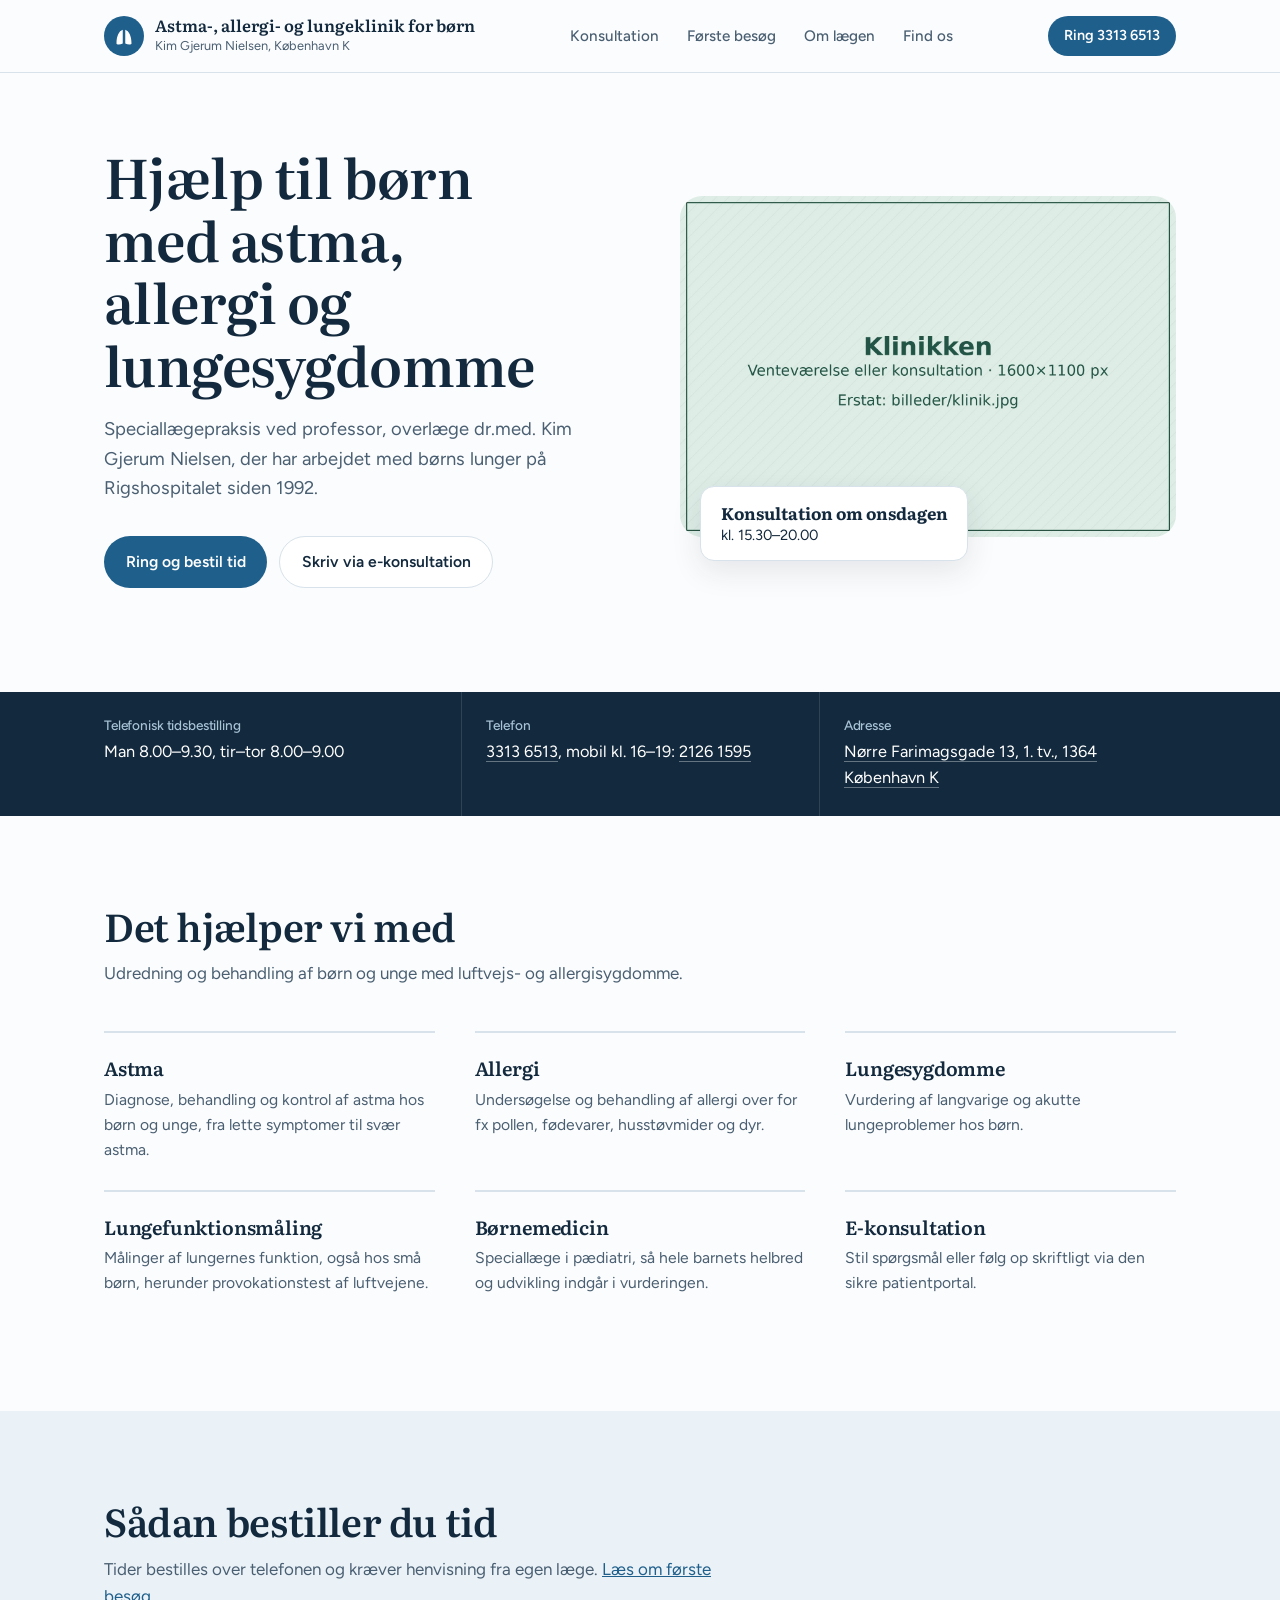
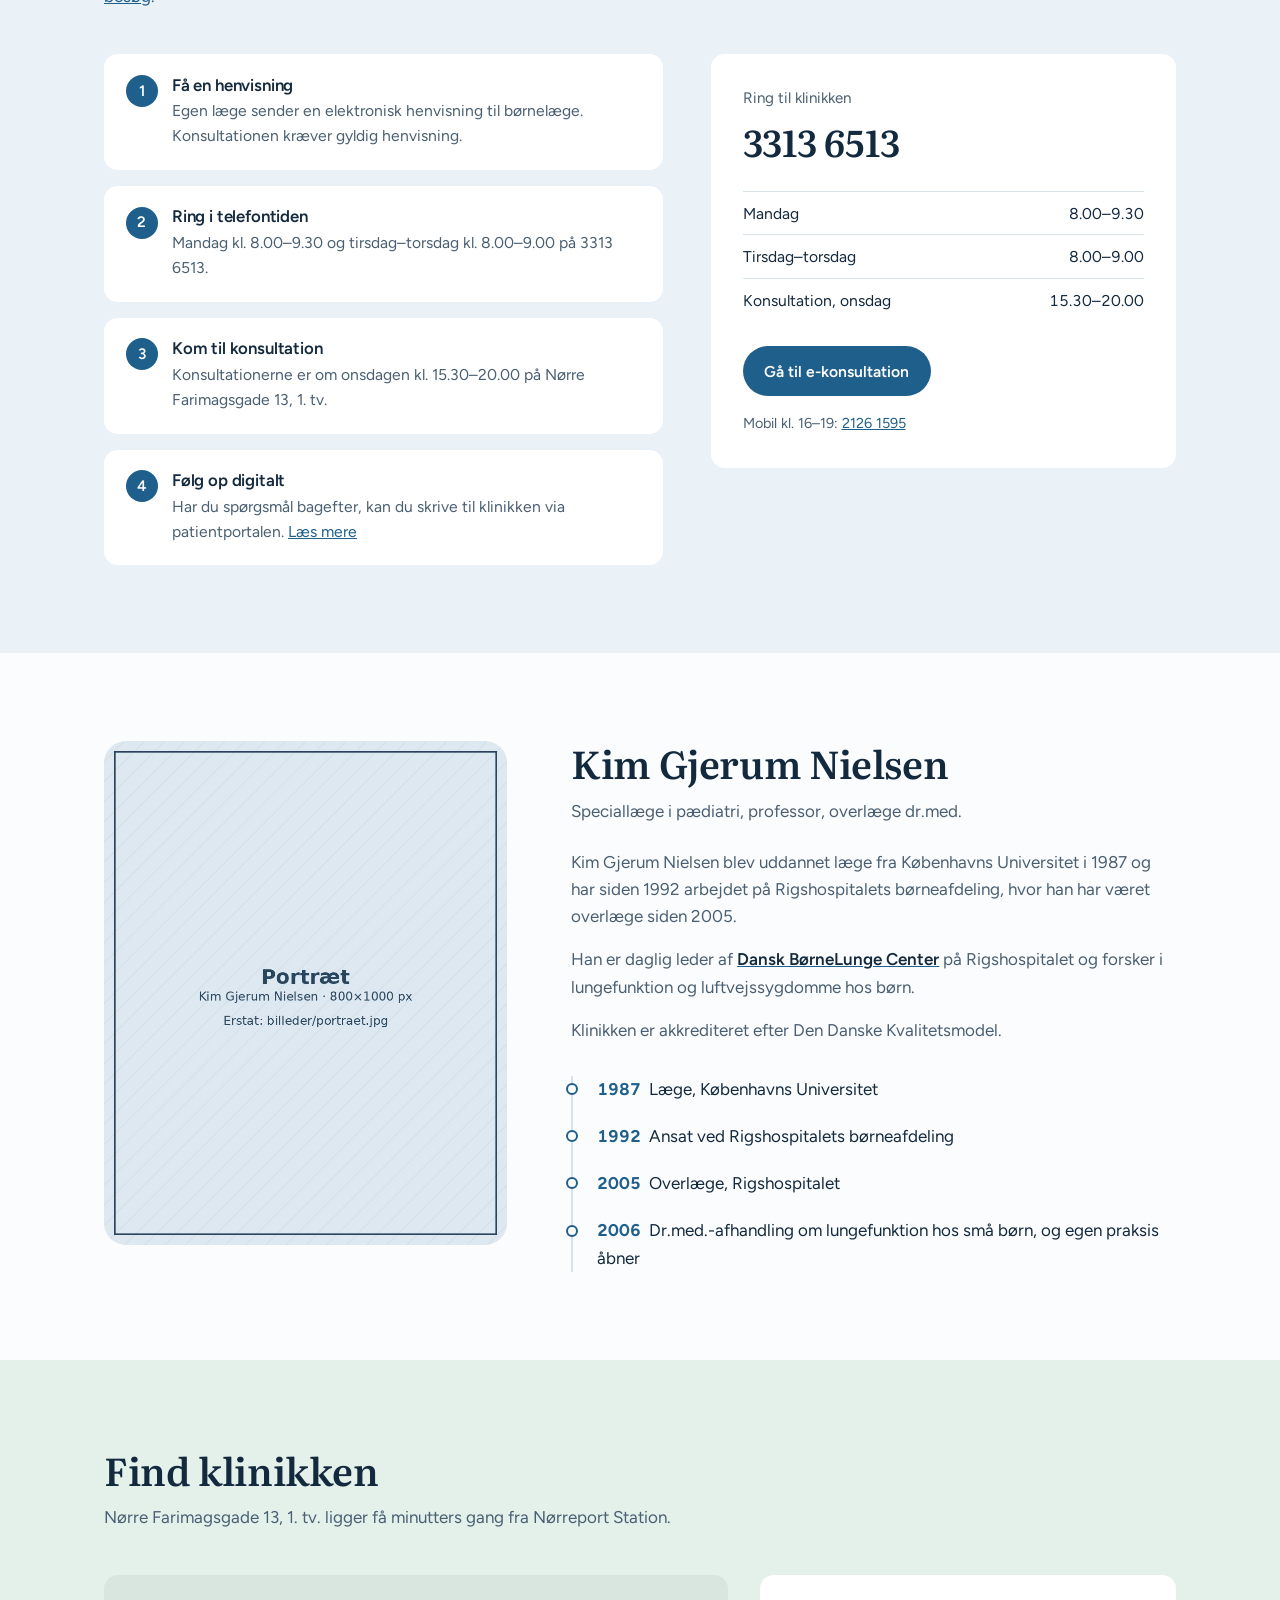
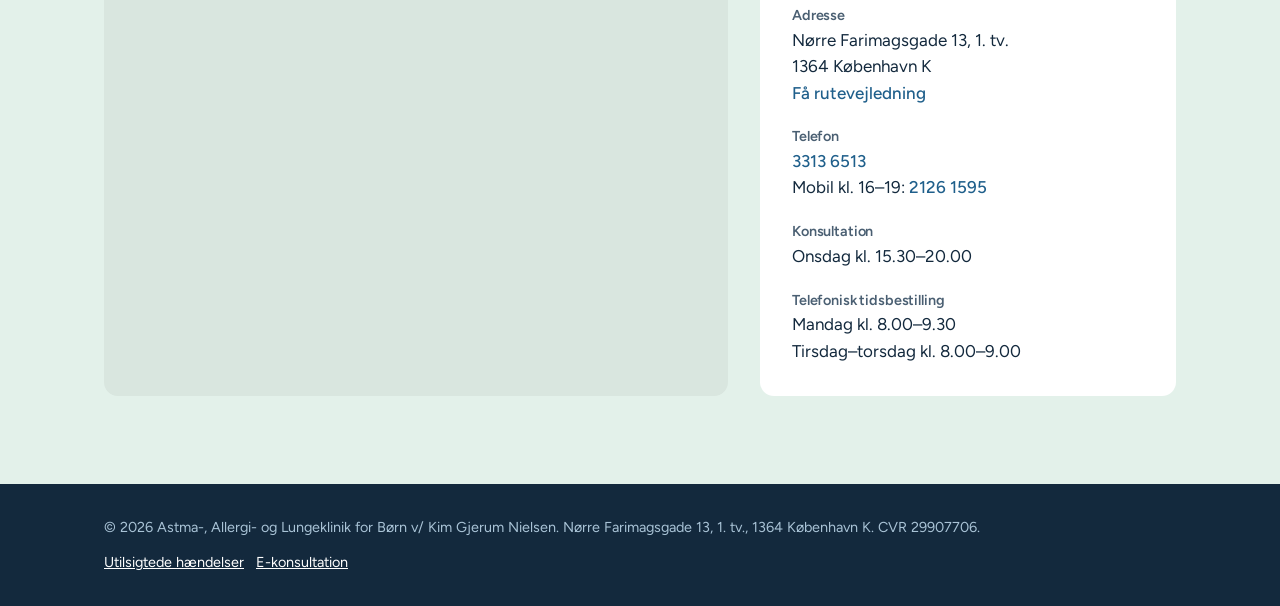
==== commit 41d0fa95: "Add files via upload" ====
--- a/index.html
+++ b/index.html
@@ -3,205 +3,28 @@
 <head>
 <meta charset="UTF-8">
 <meta name="viewport" content="width=device-width, initial-scale=1">
-<title>Astma-, allergi- og lungeklinik for børn | Kim Gjerum Nielsen</title>
-<meta name="description" content="Speciallægepraksis for børn med astma, allergi og lungesygdomme. Nørre Farimagsgade 13, 1364 København K. Tlf. 3313 6513.">
+<title>Astma-, allergi- og lungeklinik for børn | Kim Gjerum Nielsen, København K</title>
+<meta name="description" content="Speciallægepraksis for børn med astma, allergi og lungesygdomme ved professor, overlæge dr.med. Kim Gjerum Nielsen. Nørre Farimagsgade 13, 1364 København K. Tlf. 3313 6513.">
+<link rel="canonical" href="https://boerneastmaallergilunge.dk/">
 <link rel="icon" href="data:image/svg+xml,<svg xmlns='http://www.w3.org/2000/svg' viewBox='0 0 32 32'><circle cx='16' cy='16' r='16' fill='%231f5f8b'/><path d='M10 22c0-6 2-10 5-11v11c-2 1-5 1-5 0zm12 0c0-6-2-10-5-11v11c2 1 5 1 5 0z' fill='white'/></svg>">
 <link rel="preconnect" href="https://fonts.googleapis.com">
 <link rel="preconnect" href="https://fonts.gstatic.com" crossorigin>
 <link href="https://fonts.googleapis.com/css2?family=Literata:opsz,wght@7..72,400;7..72,600&family=Figtree:wght@400;500;600&display=swap" rel="stylesheet">
-<style>
-  :root {
-    --ink: #13293d;
-    --ink-soft: #4a5f72;
-    --blue: #1f5f8b;
-    --blue-dark: #174a6d;
-    --mist: #eaf2f7;
-    --mint: #e3f1ea;
-    --sun: #f3c64e;
-    --paper: #fbfcfd;
-    --line: #d7e2ea;
-    --radius: 14px;
-    --wrap: 1120px;
-  }
-  *, *::before, *::after { box-sizing: border-box; margin: 0; padding: 0; }
-  html { scroll-behavior: smooth; scroll-padding-top: 80px; }
-  body {
-    font-family: 'Figtree', system-ui, -apple-system, 'Segoe UI', sans-serif;
-    font-size: 1.0625rem; line-height: 1.6;
-    color: var(--ink); background: var(--paper);
-  }
-  img { max-width: 100%; height: auto; display: block; }
-  a { color: var(--blue); }
-  a[href^="tel:"] { white-space: nowrap; }
-  h1, h2, h3 { font-family: 'Literata', Georgia, serif; font-weight: 600; line-height: 1.15; letter-spacing: -0.01em; }
-  .wrap { max-width: var(--wrap); margin: 0 auto; padding: 0 1.5rem; }
-  :focus-visible { outline: 3px solid var(--sun); outline-offset: 2px; border-radius: 4px; }
-
-  /* Header */
-  header {
-    position: sticky; top: 0; z-index: 50;
-    background: rgba(251,252,253,0.94); backdrop-filter: blur(10px);
-    border-bottom: 1px solid var(--line);
-  }
-  .bar { display: flex; align-items: center; justify-content: space-between; height: 72px; gap: 1rem; }
-  .brand { display: flex; align-items: center; gap: 0.7rem; text-decoration: none; color: var(--ink); }
-  .brand svg { flex-shrink: 0; }
-  .brand strong { display: block; font-family: 'Literata', Georgia, serif; font-weight: 600; font-size: 1.02rem; line-height: 1.2; }
-  .brand small { display: block; font-size: 0.8rem; color: var(--ink-soft); }
-  .menu { display: flex; align-items: center; gap: 1.75rem; list-style: none; }
-  .menu a { color: var(--ink-soft); text-decoration: none; font-weight: 500; font-size: 0.95rem; }
-  .menu a:hover { color: var(--blue); }
-  .menu-toggle { display: none; background: none; border: 1px solid var(--line); border-radius: 8px; padding: 0.45rem 0.7rem; font: inherit; font-size: 0.9rem; color: var(--ink); cursor: pointer; }
-
-  .btn {
-    display: inline-flex; align-items: center; gap: 0.5rem;
-    padding: 0.8rem 1.35rem; border-radius: 999px;
-    font-weight: 600; font-size: 0.98rem; text-decoration: none;
-    transition: background-color 0.15s, color 0.15s, border-color 0.15s;
-  }
-  .btn-solid { background: var(--blue); color: #fff; }
-  .btn-solid:hover { background: var(--blue-dark); }
-  .btn-line { border: 1.5px solid var(--line); color: var(--ink); background: #fff; }
-  .btn-line:hover { border-color: var(--blue); color: var(--blue); }
-  .btn-small { padding: 0.55rem 1rem; font-size: 0.9rem; }
-
-  /* Hero */
-  .hero { padding: 4.5rem 0 3.5rem; }
-  .hero-grid { display: grid; grid-template-columns: 1.05fr 1fr; gap: 3.5rem; align-items: center; }
-  .hero h1 { font-size: clamp(2.2rem, 4.4vw, 3.4rem); margin-bottom: 1.25rem; max-width: 14ch; }
-  .hero p { color: var(--ink-soft); font-size: 1.15rem; max-width: 46ch; margin-bottom: 2rem; }
-  .actions { display: flex; flex-wrap: wrap; gap: 0.75rem; }
-  .hero-photo { position: relative; }
-  .hero-photo img { width: 100%; aspect-ratio: 16 / 11; object-fit: cover; border-radius: 22px; }
-  .hero-photo figcaption {
-    position: absolute; left: 1.25rem; bottom: -1.5rem;
-    background: #fff; border: 1px solid var(--line); border-radius: var(--radius);
-    padding: 0.9rem 1.2rem; box-shadow: 0 10px 30px rgba(19,41,61,0.10);
-    font-size: 0.92rem; line-height: 1.4;
-  }
-  .hero-photo figcaption strong { display: block; font-family: 'Literata', Georgia, serif; font-size: 1.05rem; }
-
-  /* Info band */
-  .band { background: var(--ink); color: #fff; margin-top: 3rem; }
-  .band-grid { display: grid; grid-template-columns: repeat(3, 1fr); }
-  .band-item { padding: 1.6rem 1.5rem; border-left: 1px solid rgba(255,255,255,0.12); }
-  .band-item:first-child { border-left: 0; padding-left: 0; }
-  .band-item h3 { font-family: 'Figtree', sans-serif; font-size: 0.85rem; font-weight: 500; color: #a9c3d6; margin-bottom: 0.3rem; }
-  .band-item p { font-size: 1.02rem; }
-  .band-item a { color: #fff; text-decoration: none; border-bottom: 1px solid rgba(255,255,255,0.35); }
-  .band-item a:hover { border-color: var(--sun); }
-
-  /* Sections */
-  section { padding: 5.5rem 0; }
-  .head { max-width: 40rem; margin-bottom: 2.75rem; }
-  .head h2 { font-size: clamp(1.8rem, 3vw, 2.4rem); margin-bottom: 0.75rem; }
-  .head p { color: var(--ink-soft); }
-
-  /* Behandling */
-  .areas { display: grid; grid-template-columns: repeat(3, 1fr); gap: 0 2.5rem; }
-  .area { padding: 1.5rem 0 1.75rem; border-top: 2px solid var(--line); }
-  .area h3 { font-size: 1.2rem; margin-bottom: 0.45rem; }
-  .area p { color: var(--ink-soft); font-size: 0.98rem; }
-
-  /* Tidsbestilling */
-  .booking { background: var(--mist); }
-  .booking-grid { display: grid; grid-template-columns: 1.2fr 1fr; gap: 3rem; align-items: start; }
-  .steps { list-style: none; counter-reset: s; display: grid; gap: 1rem; }
-  .steps li {
-    counter-increment: s; position: relative;
-    background: #fff; border-radius: var(--radius); padding: 1.35rem 1.5rem 1.35rem 4.25rem;
-  }
-  .steps li::before {
-    content: counter(s); position: absolute; left: 1.35rem; top: 1.3rem;
-    width: 2rem; height: 2rem; border-radius: 50%;
-    background: var(--blue); color: #fff; font-weight: 600; font-size: 0.95rem;
-    display: grid; place-items: center;
-  }
-  .steps h3 { font-family: 'Figtree', sans-serif; font-size: 1.05rem; font-weight: 600; margin-bottom: 0.2rem; }
-  .steps p { color: var(--ink-soft); font-size: 0.98rem; }
-  .callbox { background: #fff; border-radius: var(--radius); padding: 2rem; }
-  .callbox .label { color: var(--ink-soft); font-size: 0.95rem; }
-  .callbox .phone { font-family: 'Literata', Georgia, serif; font-size: 2.3rem; font-weight: 600; color: var(--ink); text-decoration: none; display: inline-block; margin: 0.1rem 0 1.25rem; }
-  .callbox .phone:hover { color: var(--blue); }
-  .times { width: 100%; border-collapse: collapse; margin-bottom: 1.5rem; font-size: 0.98rem; }
-  .times td { padding: 0.55rem 0; border-top: 1px solid var(--line); }
-  .times td:last-child { text-align: right; font-variant-numeric: tabular-nums; }
-  .callbox .note { font-size: 0.9rem; color: var(--ink-soft); margin-top: 1rem; }
-
-  /* Om lægen */
-  .about-grid { display: grid; grid-template-columns: 0.8fr 1.2fr; gap: 4rem; align-items: start; }
-  .about-grid img { width: 100%; aspect-ratio: 4 / 5; object-fit: cover; border-radius: 22px; }
-  .about-text p { color: var(--ink-soft); margin-bottom: 1rem; max-width: 60ch; }
-  .about-text p strong { color: var(--ink); font-weight: 600; }
-  .timeline { list-style: none; margin-top: 2rem; border-left: 2px solid var(--line); }
-  .timeline li { position: relative; padding: 0 0 1.25rem 1.5rem; }
-  .timeline li::before {
-    content: ''; position: absolute; left: -7px; top: 0.45rem;
-    width: 12px; height: 12px; border-radius: 50%; background: var(--paper); border: 2px solid var(--blue);
-  }
-  .timeline li:last-child { padding-bottom: 0; }
-  .timeline b { font-variant-numeric: tabular-nums; color: var(--blue); margin-right: 0.5rem; }
-
-  /* Find os */
-  .find { background: var(--mint); }
-  .find-grid { display: grid; grid-template-columns: 1.5fr 1fr; gap: 2rem; align-items: stretch; }
-  .map { border-radius: var(--radius); overflow: hidden; background: #d9e6df; min-height: 420px; }
-  .map iframe { width: 100%; height: 100%; min-height: 420px; border: 0; display: block; }
-  .contact { background: #fff; border-radius: var(--radius); padding: 2rem; display: grid; gap: 1.4rem; align-content: start; }
-  .contact h3 { font-family: 'Figtree', sans-serif; font-size: 0.9rem; font-weight: 600; color: var(--ink-soft); margin-bottom: 0.2rem; }
-  .contact p { line-height: 1.55; }
-  .contact a { text-decoration: none; font-weight: 500; }
-  .contact a:hover { text-decoration: underline; }
-
-  footer { background: var(--ink); color: #a9c3d6; font-size: 0.9rem; padding: 2rem 0; }
-  .foot { display: flex; flex-wrap: wrap; justify-content: space-between; gap: 0.75rem 2rem; }
-  footer a { color: #fff; }
-
-  @media (max-width: 900px) {
-    .hero-grid, .booking-grid, .about-grid, .find-grid { grid-template-columns: 1fr; }
-    .hero { padding-top: 2.5rem; }
-    .hero-photo { margin-top: 0.5rem; }
-    .areas { grid-template-columns: 1fr 1fr; }
-    .band-grid { grid-template-columns: 1fr; }
-    .band-item, .band-item:first-child { border-left: 0; padding: 1.1rem 0; border-top: 1px solid rgba(255,255,255,0.12); }
-    .band-item:first-child { border-top: 0; }
-    .about-grid img { max-width: 380px; }
-    .menu-toggle { display: block; }
-    .menu {
-      display: none; position: absolute; top: 72px; left: 0; right: 0;
-      flex-direction: column; align-items: flex-start; gap: 0;
-      background: var(--paper); border-bottom: 1px solid var(--line); padding: 0.5rem 1.5rem 1rem;
-    }
-    .menu.open { display: flex; }
-    .menu li { width: 100%; }
-    .menu a { display: block; padding: 0.7rem 0; font-size: 1.05rem; }
-    .bar .btn-small { display: none; }
-  }
-  @media (max-width: 560px) {
-    .brand small { display: none; }
-    .brand strong { font-size: 0.92rem; }
-    .areas { grid-template-columns: 1fr; }
-    section { padding: 4rem 0; }
-    .hero-photo figcaption { position: static; margin-top: 0.75rem; box-shadow: none; }
-    .callbox .phone { font-size: 2rem; }
-  }
-  @media (prefers-reduced-motion: reduce) { html { scroll-behavior: auto; } }
-</style>
+<link rel="stylesheet" href="style.css">
 </head>
 <body>
-
 <header>
   <div class="wrap bar">
-    <a href="#" class="brand" aria-label="Til toppen">
+    <a href="./" class="brand" aria-label="Forside">
       <svg width="40" height="40" viewBox="0 0 32 32" aria-hidden="true"><circle cx="16" cy="16" r="16" fill="#1f5f8b"/><path d="M10 22c0-6 2-10 5-11v11c-2 1-5 1-5 0zm12 0c0-6-2-10-5-11v11c2 1 5 1 5 0z" fill="#fff"/></svg>
       <span><strong>Astma-, allergi- og lungeklinik for børn</strong><small>Kim Gjerum Nielsen, København K</small></span>
     </a>
     <button class="menu-toggle" aria-expanded="false" aria-controls="menu">Menu</button>
     <ul class="menu" id="menu">
-      <li><a href="#behandling">Behandling</a></li>
-      <li><a href="#tid">Bestil tid</a></li>
+      <li><a href="konsultation/">Konsultation</a></li>
+      <li><a href="ny-patient/">Første besøg</a></li>
       <li><a href="#om">Om lægen</a></li>
-      <li><a href="#find">Find os</a></li>
+      <li><a href="find-os/">Find os</a></li>
     </ul>
     <a href="tel:33136513" class="btn btn-solid btn-small">Ring 3313 6513</a>
   </div>
@@ -263,13 +86,14 @@
     <div class="wrap">
       <div class="head">
         <h2>Sådan bestiller du tid</h2>
-        <p>Tider bestilles over telefonen. Til opfølgning og spørgsmål kan du også bruge e-konsultation.</p>
+        <p>Tider bestilles over telefonen og kræver henvisning fra egen læge. <a href="ny-patient/">Læs om første besøg</a>.</p>
       </div>
       <div class="booking-grid">
         <ol class="steps">
+          <li><h3>Få en henvisning</h3><p>Egen læge sender en elektronisk henvisning til børnelæge. Konsultationen kræver gyldig henvisning.</p></li>
           <li><h3>Ring i telefontiden</h3><p>Mandag kl. 8.00–9.30 og tirsdag–torsdag kl. 8.00–9.00 på 3313 6513.</p></li>
           <li><h3>Kom til konsultation</h3><p>Konsultationerne er om onsdagen kl. 15.30–20.00 på Nørre Farimagsgade 13, 1. tv.</p></li>
-          <li><h3>Følg op digitalt</h3><p>Har du spørgsmål bagefter, kan du skrive til klinikken via patientportalen.</p></li>
+          <li><h3>Følg op digitalt</h3><p>Har du spørgsmål bagefter, kan du skrive til klinikken via patientportalen. <a href="telefonkonsultation1/">Læs mere</a></p></li>
         </ol>
         <div class="callbox">
           <p class="label">Ring til klinikken</p>
@@ -333,8 +157,8 @@
 
 <footer>
   <div class="wrap foot">
-    <p>© <span id="year">2026</span> Astma-, Allergi- og Lungeklinik for Børn v/ Kim Gjerum Nielsen. CVR 29907706.</p>
-    <p><a href="https://patientportal.egclinea.com/?id=648" target="_blank" rel="noopener">E-konsultation</a></p>
+    <p>© <span id="year">2026</span> Astma-, Allergi- og Lungeklinik for Børn v/ Kim Gjerum Nielsen. Nørre Farimagsgade 13, 1. tv., 1364 København K. CVR 29907706.</p>
+    <p><a href="utilsigtede-haendelser/">Utilsigtede hændelser</a> &nbsp; <a href="https://patientportal.egclinea.com/?id=648" target="_blank" rel="noopener">E-konsultation</a></p>
   </div>
 </footer>
 
--- a/style.css
+++ b/style.css
@@ -0,0 +1,216 @@
+:root {
+  --ink: #13293d;
+  --ink-soft: #4a5f72;
+  --blue: #1f5f8b;
+  --blue-dark: #174a6d;
+  --mist: #eaf2f7;
+  --mint: #e3f1ea;
+  --sun: #f3c64e;
+  --paper: #fbfcfd;
+  --line: #d7e2ea;
+  --radius: 14px;
+  --wrap: 1120px;
+}
+*, *::before, *::after { box-sizing: border-box; margin: 0; padding: 0; }
+html { scroll-behavior: smooth; scroll-padding-top: 80px; }
+body {
+  font-family: 'Figtree', system-ui, -apple-system, 'Segoe UI', sans-serif;
+  font-size: 1.0625rem; line-height: 1.6;
+  color: var(--ink); background: var(--paper);
+}
+img { max-width: 100%; height: auto; display: block; }
+a { color: var(--blue); }
+a[href^="tel:"] { white-space: nowrap; }
+h1, h2, h3 { font-family: 'Literata', Georgia, serif; font-weight: 600; line-height: 1.15; letter-spacing: -0.01em; }
+.wrap { max-width: var(--wrap); margin: 0 auto; padding: 0 1.5rem; }
+:focus-visible { outline: 3px solid var(--sun); outline-offset: 2px; border-radius: 4px; }
+
+/* Header */
+header {
+  position: sticky; top: 0; z-index: 50;
+  background: rgba(251,252,253,0.94); backdrop-filter: blur(10px);
+  border-bottom: 1px solid var(--line);
+}
+.bar { display: flex; align-items: center; justify-content: space-between; height: 72px; gap: 1rem; }
+.brand { display: flex; align-items: center; gap: 0.7rem; text-decoration: none; color: var(--ink); }
+.brand svg { flex-shrink: 0; }
+.brand strong { display: block; font-family: 'Literata', Georgia, serif; font-weight: 600; font-size: 1.02rem; line-height: 1.2; }
+.brand small { display: block; font-size: 0.8rem; color: var(--ink-soft); }
+.menu { display: flex; align-items: center; gap: 1.75rem; list-style: none; }
+.menu a { color: var(--ink-soft); text-decoration: none; font-weight: 500; font-size: 0.95rem; }
+.menu a:hover { color: var(--blue); }
+.menu-toggle { display: none; background: none; border: 1px solid var(--line); border-radius: 8px; padding: 0.45rem 0.7rem; font: inherit; font-size: 0.9rem; color: var(--ink); cursor: pointer; }
+
+.btn {
+  display: inline-flex; align-items: center; gap: 0.5rem;
+  padding: 0.8rem 1.35rem; border-radius: 999px;
+  font-weight: 600; font-size: 0.98rem; text-decoration: none;
+  transition: background-color 0.15s, color 0.15s, border-color 0.15s;
+}
+.btn-solid { background: var(--blue); color: #fff; }
+.btn-solid:hover { background: var(--blue-dark); }
+.btn-line { border: 1.5px solid var(--line); color: var(--ink); background: #fff; }
+.btn-line:hover { border-color: var(--blue); color: var(--blue); }
+.btn-small { padding: 0.55rem 1rem; font-size: 0.9rem; }
+
+/* Hero */
+.hero { padding: 4.5rem 0 3.5rem; }
+.hero-grid { display: grid; grid-template-columns: 1.05fr 1fr; gap: 3.5rem; align-items: center; }
+.hero h1 { font-size: clamp(2.2rem, 4.4vw, 3.4rem); margin-bottom: 1.25rem; max-width: 14ch; }
+.hero p { color: var(--ink-soft); font-size: 1.15rem; max-width: 46ch; margin-bottom: 2rem; }
+.actions { display: flex; flex-wrap: wrap; gap: 0.75rem; }
+.hero-photo { position: relative; }
+.hero-photo img { width: 100%; aspect-ratio: 16 / 11; object-fit: cover; border-radius: 22px; }
+.hero-photo figcaption {
+  position: absolute; left: 1.25rem; bottom: -1.5rem;
+  background: #fff; border: 1px solid var(--line); border-radius: var(--radius);
+  padding: 0.9rem 1.2rem; box-shadow: 0 10px 30px rgba(19,41,61,0.10);
+  font-size: 0.92rem; line-height: 1.4;
+}
+.hero-photo figcaption strong { display: block; font-family: 'Literata', Georgia, serif; font-size: 1.05rem; }
+
+/* Info band */
+.band { background: var(--ink); color: #fff; margin-top: 3rem; }
+.band-grid { display: grid; grid-template-columns: repeat(3, 1fr); }
+.band-item { padding: 1.6rem 1.5rem; border-left: 1px solid rgba(255,255,255,0.12); }
+.band-item:first-child { border-left: 0; padding-left: 0; }
+.band-item h3 { font-family: 'Figtree', sans-serif; font-size: 0.85rem; font-weight: 500; color: #a9c3d6; margin-bottom: 0.3rem; }
+.band-item p { font-size: 1.02rem; }
+.band-item a { color: #fff; text-decoration: none; border-bottom: 1px solid rgba(255,255,255,0.35); }
+.band-item a:hover { border-color: var(--sun); }
+
+/* Sections */
+section { padding: 5.5rem 0; }
+.head { max-width: 40rem; margin-bottom: 2.75rem; }
+.head h2 { font-size: clamp(1.8rem, 3vw, 2.4rem); margin-bottom: 0.75rem; }
+.head p { color: var(--ink-soft); }
+
+/* Behandling */
+.areas { display: grid; grid-template-columns: repeat(3, 1fr); gap: 0 2.5rem; }
+.area { padding: 1.5rem 0 1.75rem; border-top: 2px solid var(--line); }
+.area h3 { font-size: 1.2rem; margin-bottom: 0.45rem; }
+.area p { color: var(--ink-soft); font-size: 0.98rem; }
+
+/* Tidsbestilling */
+.booking { background: var(--mist); }
+.booking-grid { display: grid; grid-template-columns: 1.2fr 1fr; gap: 3rem; align-items: start; }
+.steps { list-style: none; counter-reset: s; display: grid; gap: 1rem; }
+.steps li {
+  counter-increment: s; position: relative;
+  background: #fff; border-radius: var(--radius); padding: 1.35rem 1.5rem 1.35rem 4.25rem;
+}
+.steps li::before {
+  content: counter(s); position: absolute; left: 1.35rem; top: 1.3rem;
+  width: 2rem; height: 2rem; border-radius: 50%;
+  background: var(--blue); color: #fff; font-weight: 600; font-size: 0.95rem;
+  display: grid; place-items: center;
+}
+.steps h3 { font-family: 'Figtree', sans-serif; font-size: 1.05rem; font-weight: 600; margin-bottom: 0.2rem; }
+.steps p { color: var(--ink-soft); font-size: 0.98rem; }
+.callbox { background: #fff; border-radius: var(--radius); padding: 2rem; }
+.callbox .label { color: var(--ink-soft); font-size: 0.95rem; }
+.callbox .phone { font-family: 'Literata', Georgia, serif; font-size: 2.3rem; font-weight: 600; color: var(--ink); text-decoration: none; display: inline-block; margin: 0.1rem 0 1.25rem; }
+.callbox .phone:hover { color: var(--blue); }
+.times { width: 100%; border-collapse: collapse; margin-bottom: 1.5rem; font-size: 0.98rem; }
+.times td { padding: 0.55rem 0; border-top: 1px solid var(--line); }
+.times td:last-child { text-align: right; font-variant-numeric: tabular-nums; }
+.callbox .note { font-size: 0.9rem; color: var(--ink-soft); margin-top: 1rem; }
+
+/* Om lægen */
+.about-grid { display: grid; grid-template-columns: 0.8fr 1.2fr; gap: 4rem; align-items: start; }
+.about-grid img { width: 100%; aspect-ratio: 4 / 5; object-fit: cover; border-radius: 22px; }
+.about-text p { color: var(--ink-soft); margin-bottom: 1rem; max-width: 60ch; }
+.about-text p strong { color: var(--ink); font-weight: 600; }
+.timeline { list-style: none; margin-top: 2rem; border-left: 2px solid var(--line); }
+.timeline li { position: relative; padding: 0 0 1.25rem 1.5rem; }
+.timeline li::before {
+  content: ''; position: absolute; left: -7px; top: 0.45rem;
+  width: 12px; height: 12px; border-radius: 50%; background: var(--paper); border: 2px solid var(--blue);
+}
+.timeline li:last-child { padding-bottom: 0; }
+.timeline b { font-variant-numeric: tabular-nums; color: var(--blue); margin-right: 0.5rem; }
+
+/* Find os */
+.find { background: var(--mint); }
+.find-grid { display: grid; grid-template-columns: 1.5fr 1fr; gap: 2rem; align-items: stretch; }
+.map { border-radius: var(--radius); overflow: hidden; background: #d9e6df; min-height: 420px; }
+.map iframe { width: 100%; height: 100%; min-height: 420px; border: 0; display: block; }
+.contact { background: #fff; border-radius: var(--radius); padding: 2rem; display: grid; gap: 1.4rem; align-content: start; }
+.contact h3 { font-family: 'Figtree', sans-serif; font-size: 0.9rem; font-weight: 600; color: var(--ink-soft); margin-bottom: 0.2rem; }
+.contact p { line-height: 1.55; }
+.contact a { text-decoration: none; font-weight: 500; }
+.contact a:hover { text-decoration: underline; }
+
+footer { background: var(--ink); color: #a9c3d6; font-size: 0.9rem; padding: 2rem 0; }
+.foot { display: flex; flex-wrap: wrap; justify-content: space-between; gap: 0.75rem 2rem; }
+footer a { color: #fff; }
+
+
+/* Undersider */
+.menu a.active { color: var(--ink); box-shadow: inset 0 -2px 0 var(--blue); }
+.page-head { background: var(--mist); padding: 3.25rem 0 2.75rem; }
+.crumbs { font-size: 0.9rem; color: var(--ink-soft); margin-bottom: 0.75rem; }
+.crumbs a { color: var(--ink-soft); }
+.page-head h1 { font-size: clamp(2rem, 4vw, 2.9rem); margin-bottom: 0.6rem; }
+.page-head p { color: var(--ink-soft); font-size: 1.12rem; max-width: 48ch; }
+.page { padding: 3.5rem 0 5rem; }
+.page-grid { display: grid; grid-template-columns: minmax(0, 1fr) 300px; gap: 4rem; align-items: start; }
+.prose { max-width: 66ch; }
+.prose h2 { font-size: 1.45rem; margin: 2.25rem 0 0.6rem; }
+.prose > :first-child { margin-top: 0; }
+.prose p { margin-bottom: 1rem; }
+.prose ul, .prose ol { margin: 0 0 1rem 1.25rem; }
+.prose li { margin-bottom: 0.4rem; }
+.callout { background: #fff8e3; border-left: 4px solid var(--sun); border-radius: 0 var(--radius) var(--radius) 0; padding: 1.1rem 1.35rem; margin: 1.5rem 0; }
+.callout p:last-child { margin-bottom: 0; }
+.side { display: grid; gap: 1.25rem; position: sticky; top: 96px; }
+.side-box { background: #fff; border: 1px solid var(--line); border-radius: var(--radius); padding: 1.4rem; }
+.side-box h2 { font-family: 'Figtree', sans-serif; font-size: 0.9rem; font-weight: 600; color: var(--ink-soft); margin-bottom: 0.6rem; }
+.subnav { list-style: none; }
+.subnav a { display: block; padding: 0.45rem 0; text-decoration: none; color: var(--ink); border-top: 1px solid var(--line); }
+.subnav li:first-child a { border-top: 0; }
+.subnav a:hover { color: var(--blue); }
+.subnav a[aria-current] { color: var(--blue); font-weight: 600; }
+.side-box p { font-size: 0.97rem; margin-bottom: 0.4rem; }
+.side-box .btn { margin-top: 0.6rem; }
+.link-list { list-style: none; margin: 0 0 1rem; }
+.link-list li { padding: 0.9rem 0; border-top: 1px solid var(--line); }
+.link-list li:last-child { border-bottom: 1px solid var(--line); }
+.link-list a { font-weight: 600; }
+.link-list span { display: block; color: var(--ink-soft); font-size: 0.97rem; }
+.map-full { border-radius: var(--radius); overflow: hidden; background: #d9e6df; }
+.map-full iframe { width: 100%; height: 440px; border: 0; display: block; }
+@media (max-width: 900px) {
+  .page-grid { grid-template-columns: 1fr; gap: 2.5rem; }
+  .side { position: static; }
+}
+
+@media (max-width: 900px) {
+  .hero-grid, .booking-grid, .about-grid, .find-grid { grid-template-columns: 1fr; }
+  .hero { padding-top: 2.5rem; }
+  .hero-photo { margin-top: 0.5rem; }
+  .areas { grid-template-columns: 1fr 1fr; }
+  .band-grid { grid-template-columns: 1fr; }
+  .band-item, .band-item:first-child { border-left: 0; padding: 1.1rem 0; border-top: 1px solid rgba(255,255,255,0.12); }
+  .band-item:first-child { border-top: 0; }
+  .about-grid img { max-width: 380px; }
+  .menu-toggle { display: block; }
+  .menu {
+    display: none; position: absolute; top: 72px; left: 0; right: 0;
+    flex-direction: column; align-items: flex-start; gap: 0;
+    background: var(--paper); border-bottom: 1px solid var(--line); padding: 0.5rem 1.5rem 1rem;
+  }
+  .menu.open { display: flex; }
+  .menu li { width: 100%; }
+  .menu a { display: block; padding: 0.7rem 0; font-size: 1.05rem; }
+  .bar .btn-small { display: none; }
+}
+@media (max-width: 560px) {
+  .brand small { display: none; }
+  .brand strong { font-size: 0.92rem; }
+  .areas { grid-template-columns: 1fr; }
+  section { padding: 4rem 0; }
+  .hero-photo figcaption { position: static; margin-top: 0.75rem; box-shadow: none; }
+  .callbox .phone { font-size: 2rem; }
+}
+@media (prefers-reduced-motion: reduce) { html { scroll-behavior: auto; } }
